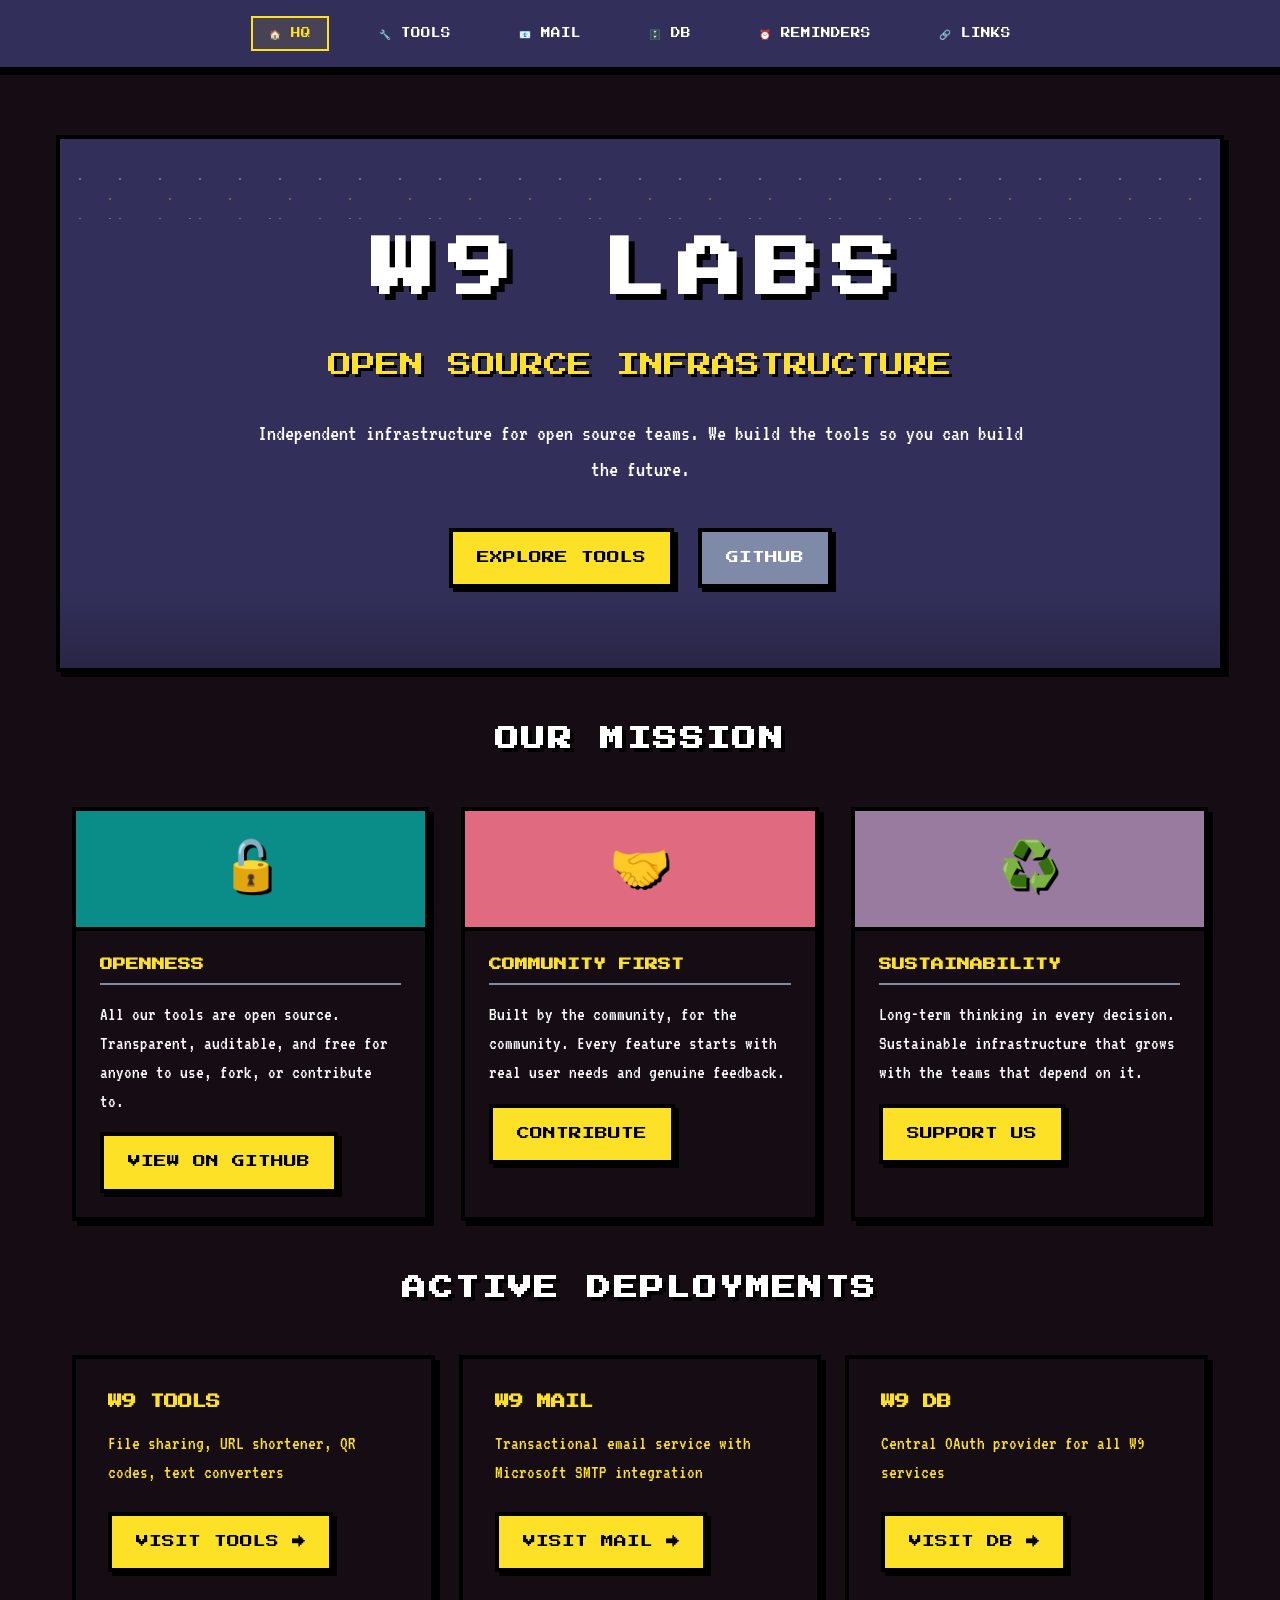
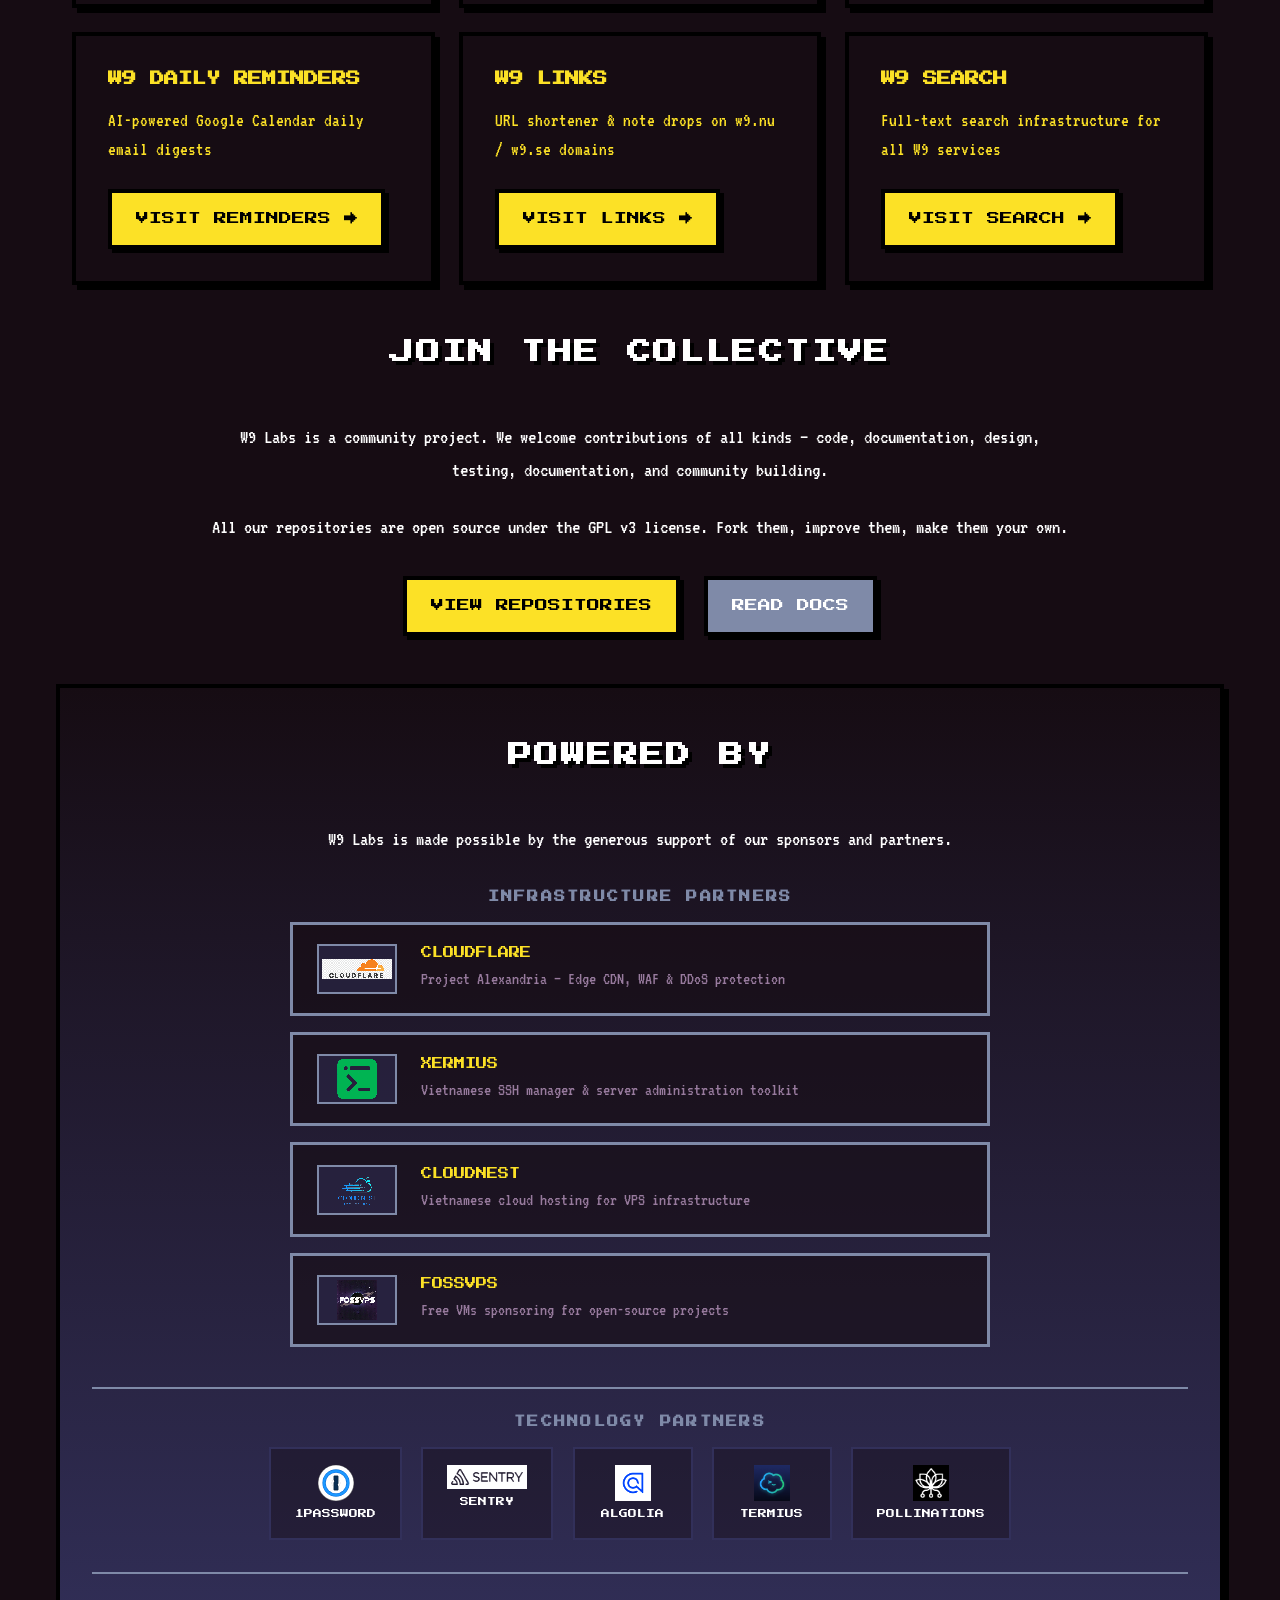
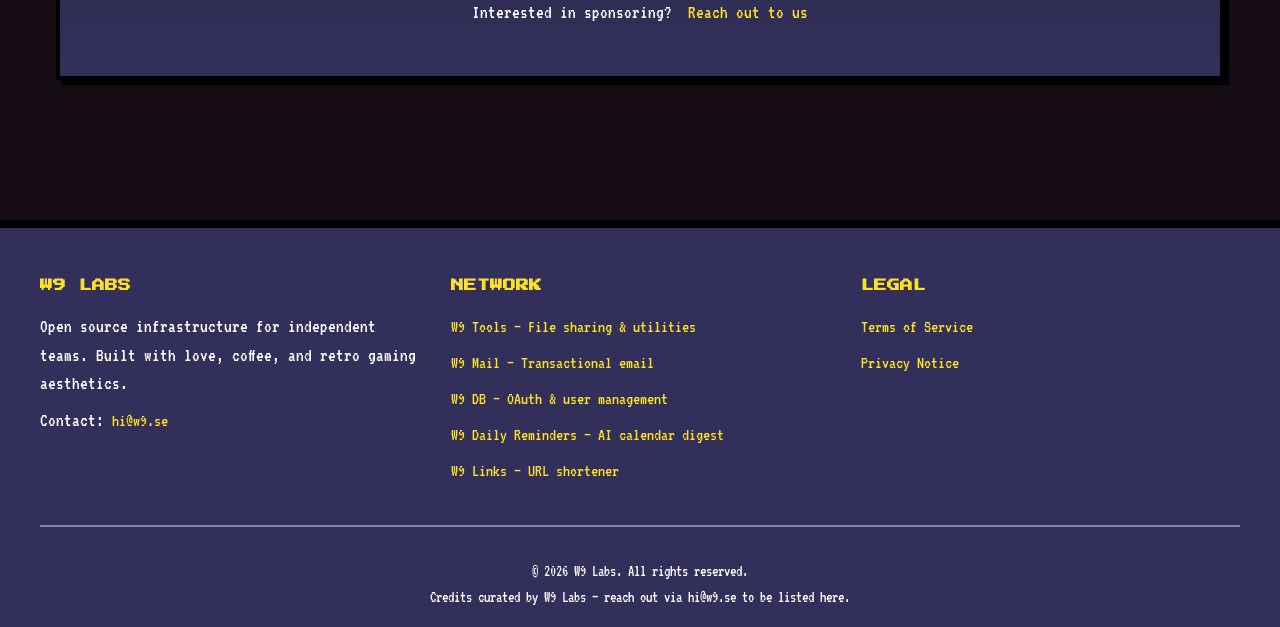
==== index.html @ 151d3ca1 "fix: Use real Sentry logo (sentry-wordmark-dark-400x119.png) Co-authored-by: Qwen-Coder <qwen-coder@" ====
<!DOCTYPE html>
<html lang="en">
<head>
    <meta charset="UTF-8"/>
    <meta name="viewport" content="width=device-width, initial-scale=1.0"/>
    <title>W9 Labs — Open Source Infrastructure</title>
    <meta name="description" content="W9 Labs — Open source infrastructure for independent teams. W9 Tools, W9 Mail, W9 DB, and more."/>

    <!-- Favicons -->
    <link rel="icon" type="image/png" sizes="32x32" href="/favicon-32x32.png"/>
    <link rel="icon" type="image/png" sizes="16x16" href="/favicon-16x16.png"/>
    <link rel="icon" href="/favicon.ico" type="image/x-icon"/>
    <link rel="apple-touch-icon" sizes="180x180" href="/apple-touch-icon.png"/>
    <link rel="manifest" href="/site.webmanifest"/>
    <meta name="theme-color" content="#160c13"/>

    <!-- Fonts -->
    <link rel="preconnect" href="https://fonts.googleapis.com"/>
    <link rel="preconnect" href="https://fonts.gstatic.com" crossorigin/>
    <link href="https://fonts.googleapis.com/css2?family=Press+Start+2P&family=VT323&display=swap" rel="stylesheet"/>
    <link rel="stylesheet" href="/css/style.css"/>
</head>
<body>
    <div class="app-container">
        <!-- Network Bar -->
        <nav class="network-bar">
            <div class="network-bar-content">
                <a href="https://w9.se" class="active">🏠 HQ</a>
                <a href="https://tools.w9.nu">🔧 TOOLS</a>
                <a href="https://mail.w9.nu">📧 MAIL</a>
                <a href="https://db.w9.nu">🗄️ DB</a>
                <a href="https://reminder.w9.nu">⏰ REMINDERS</a>
                <a href="https://links.w9.nu">🔗 LINKS</a>
            </div>
        </nav>

        <main class="main-content">
            <!-- Hero Section -->
            <section class="hero-section">
                <div class="pixel-stars"></div>
                <div class="pixel-skyline"></div>
                <div class="hero-content">
                    <h1 class="hero-title">W9 LABS</h1>
                    <p class="hero-subtitle">OPEN SOURCE INFRASTRUCTURE</p>
                    <p class="hero-description">
                        Independent infrastructure for open source teams.
                        We build the tools so you can build the future.
                    </p>
                    <div class="hero-actions">
                        <a href="https://tools.w9.nu" class="voxel-button">EXPLORE TOOLS</a>
                        <a href="https://github.com/w9labs" class="voxel-button voxel-button--secondary" target="_blank" rel="noopener">GITHUB</a>
                    </div>
                </div>
            </section>

            <!-- Mission Section -->
            <section class="mission-section">
                <h2 class="section-title">OUR MISSION</h2>
                <div class="card-grid">
                    <div class="voxel-card">
                        <div class="card-media" style="background: #0a8c88;"><span class="card-icon">🔓</span></div>
                        <div class="card-body">
                            <h3 class="card-title">OPENNESS</h3>
                            <p>All our tools are open source. Transparent, auditable, and free for anyone to use, fork, or contribute to.</p>
                            <a href="https://github.com/w9labs" class="voxel-button" target="_blank">VIEW ON GITHUB</a>
                        </div>
                    </div>
                    <div class="voxel-card">
                        <div class="card-media" style="background: #e06b81;"><span class="card-icon">🤝</span></div>
                        <div class="card-body">
                            <h3 class="card-title">COMMUNITY FIRST</h3>
                            <p>Built by the community, for the community. Every feature starts with real user needs and genuine feedback.</p>
                            <a href="https://github.com/w9labs/homepage" class="voxel-button" target="_blank">CONTRIBUTE</a>
                        </div>
                    </div>
                    <div class="voxel-card">
                        <div class="card-media" style="background: #987b9e;"><span class="card-icon">♻️</span></div>
                        <div class="card-body">
                            <h3 class="card-title">SUSTAINABILITY</h3>
                            <p>Long-term thinking in every decision. Sustainable infrastructure that grows with the teams that depend on it.</p>
                            <a href="https://github.com/sponsors/w9labs" class="voxel-button" target="_blank">SUPPORT US</a>
                        </div>
                    </div>
                </div>
            </section>

            <!-- Deployments Section -->
            <section class="deployments-section">
                <h2 class="section-title">ACTIVE DEPLOYMENTS</h2>
                <div class="deployment-grid">
                    <a href="https://tools.w9.nu" class="deployment-card">
                        <h3>W9 TOOLS</h3>
                        <p>File sharing, URL shortener, QR codes, text converters</p>
                        <span class="voxel-button">VISIT TOOLS →</span>
                    </a>
                    <a href="https://mail.w9.nu" class="deployment-card">
                        <h3>W9 MAIL</h3>
                        <p>Transactional email service with Microsoft SMTP integration</p>
                        <span class="voxel-button">VISIT MAIL →</span>
                    </a>
                    <a href="https://db.w9.nu" class="deployment-card">
                        <h3>W9 DB</h3>
                        <p>Central OAuth provider for all W9 services</p>
                        <span class="voxel-button">VISIT DB →</span>
                    </a>
                    <a href="https://reminder.w9.nu" class="deployment-card">
                        <h3>W9 DAILY REMINDERS</h3>
                        <p>AI-powered Google Calendar daily email digests</p>
                        <span class="voxel-button">VISIT REMINDERS →</span>
                    </a>
                    <a href="https://links.w9.nu" class="deployment-card">
                        <h3>W9 LINKS</h3>
                        <p>URL shortener &amp; note drops on w9.nu / w9.se domains</p>
                        <span class="voxel-button">VISIT LINKS →</span>
                    </a>
                    <a href="https://github.com/w9labs/w9-search" class="deployment-card">
                        <h3>W9 SEARCH</h3>
                        <p>Full-text search infrastructure for all W9 services</p>
                        <span class="voxel-button">VISIT SEARCH →</span>
                    </a>
                </div>
            </section>

            <!-- Contributing Section -->
            <section class="contributing-section">
                <h2 class="section-title">JOIN THE COLLECTIVE</h2>
                <div class="contributing-content">
                    <p>W9 Labs is a community project. We welcome contributions of all kinds — code, documentation, design, testing, documentation, and community building.</p>
                    <p>All our repositories are open source under the GPL v3 license. Fork them, improve them, make them your own.</p>
                    <div class="contributing-actions">
                        <a href="https://github.com/w9labs" class="voxel-button" target="_blank">VIEW REPOSITORIES</a>
                        <a href="https://github.com/w9labs" class="voxel-button voxel-button--secondary" target="_blank">READ DOCS</a>
                    </div>
                </div>
            </section>

                        <!-- Sponsors Section -->
            <section class="sponsors-section">
                <h2 class="section-title">POWERED BY</h2>
                <p class="sponsors-intro">W9 Labs is made possible by the generous support of our sponsors and partners.</p>

                <!-- Tier 1: Infrastructure Partners -->
                <h3 class="sponsor-tier-title">INFRASTRUCTURE PARTNERS</h3>
                <div class="sponsors-grid sponsors-grid--infrastructure">
                    <a href="https://cloudflare.com" class="sponsor-card" target="_blank" rel="noopener">
                        <div class="sponsor-card-logo">
                            <img src="/sponsors/cloudflare.png" alt="Cloudflare" class="sponsor-logo-img" loading="lazy"/>
                        </div>
                        <div class="sponsor-card-info">
                            <span class="sponsor-card-name">Cloudflare</span>
                            <span class="sponsor-card-desc">Project Alexandria — Edge CDN, WAF &amp; DDoS protection</span>
                        </div>
                    </a>
                    <a href="https://xermius.com" class="sponsor-card" target="_blank" rel="noopener">
                        <div class="sponsor-card-logo">
                            <img src="/sponsors/xermius-logo.png" alt="Xermius" class="sponsor-logo-img" loading="lazy"/>
                        </div>
                        <div class="sponsor-card-info">
                            <span class="sponsor-card-name">Xermius</span>
                            <span class="sponsor-card-desc">Vietnamese SSH manager &amp; server administration toolkit</span>
                        </div>
                    </a>
                    <a href="https://cloudnest.vn" class="sponsor-card" target="_blank" rel="noopener">
                        <div class="sponsor-card-logo">
                            <img src="/sponsors/cloudnest.png" alt="CloudNest" class="sponsor-logo-img" loading="lazy"/>
                        </div>
                        <div class="sponsor-card-info">
                            <span class="sponsor-card-name">CloudNest</span>
                            <span class="sponsor-card-desc">Vietnamese cloud hosting for VPS infrastructure</span>
                        </div>
                    </a>
                    <a href="https://fossvps.com" class="sponsor-card" target="_blank" rel="noopener">
                        <div class="sponsor-card-logo">
                            <img src="/sponsors/fossvps-logo.webp" alt="fossVPS" class="sponsor-logo-img" loading="lazy"/>
                        </div>
                        <div class="sponsor-card-info">
                            <span class="sponsor-card-name">fossVPS</span>
                            <span class="sponsor-card-desc">Free VMs sponsoring for open-source projects</span>
                        </div>
                    </a>
                </div>

                <!-- Tier 2: Technology Partners -->
                <h3 class="sponsor-tier-title">TECHNOLOGY PARTNERS</h3>
                <div class="sponsors-grid sponsors-grid--technology">
                    <a href="https://1password.com" class="sponsor-pill" target="_blank" rel="noopener">
                        <img src="/sponsors/1password.svg" alt="1Password" class="sponsor-pill-img" loading="lazy"/>
                        <span class="sponsor-pill-name">1Password</span>
                    </a>
                    <a href="https://sentry.io" class="sponsor-pill" target="_blank" rel="noopener">
                        <img src="/sponsors/sentry.png" alt="Sentry" class="sponsor-pill-img" loading="lazy"/>
                        <span class="sponsor-pill-name">Sentry</span>
                    </a>
                    <a href="https://algolia.com" class="sponsor-pill" target="_blank" rel="noopener">
                        <img src="/sponsors/algolia.png" alt="Algolia" class="sponsor-pill-img" loading="lazy"/>
                        <span class="sponsor-pill-name">Algolia</span>
                    </a>
                    <a href="https://termius.com" class="sponsor-pill" target="_blank" rel="noopener">
                        <img src="/sponsors/termius.png" alt="Termius" class="sponsor-pill-img" loading="lazy"/>
                        <span class="sponsor-pill-name">Termius</span>
                    </a>
                    <a href="https://pollinations.ai" class="sponsor-pill" target="_blank" rel="noopener">
                        <img src="/sponsors/pollinations.jpg" alt="Pollinations" class="sponsor-pill-img" loading="lazy"/>
                        <span class="sponsor-pill-name">Pollinations</span>
                    </a>
                </div>

                <p class="sponsor-cta">Interested in sponsoring? <a href="mailto:hi@w9.se">Reach out to us</a></p>
            </section>
        </main>

        <!-- Footer -->
        <footer class="voxel-footer">
            <div class="footer-content">
                <div class="footer-section">
                    <h3>W9 LABS</h3>
                    <p>Open source infrastructure for independent teams. Built with love, coffee, and retro gaming aesthetics.</p>
                    <p class="contact-email">Contact: <a href="mailto:hi@w9.se">hi@w9.se</a></p>
                </div>
                <div class="footer-section">
                    <h3>NETWORK</h3>
                    <a href="https://tools.w9.nu">W9 Tools — File sharing &amp; utilities</a>
                    <a href="https://mail.w9.nu">W9 Mail — Transactional email</a>
                    <a href="https://db.w9.nu">W9 DB — OAuth &amp; user management</a>
                    <a href="https://reminder.w9.nu">W9 Daily Reminders — AI calendar digest</a>
                    <a href="https://links.w9.nu">W9 Links — URL shortener</a>
                </div>
                <div class="footer-section">
                    <h3>LEGAL</h3>
                    <a href="https://w9.nu/terms">Terms of Service</a>
                    <a href="https://w9.nu/privacy">Privacy Notice</a>
                </div>
            </div>
            <div class="footer-bottom">
                <p>&copy; 2026 W9 Labs. All rights reserved.</p>
                <p class="sponsor-credit">Credits curated by W9 Labs — reach out via hi@w9.se to be listed here.</p>
            </div>
        </footer>
    </div>
</body>
</html>
---- css/style.css ----
/* ============================================================
   W9 Homepage — 8-Bit Voxel Arcade Styling
   For Cloudflare Pages — w9.se
   ============================================================ */

*, *::before, *::after { box-sizing: border-box; margin: 0; padding: 0; border-radius: 0 !important; }

html { font-size: 16px; image-rendering: pixelated; image-rendering: -moz-crisp-edges; }

body {
  font-family: 'VT323', 'Press Start 2P', monospace;
  background-color: #160c13;
  color: #ffffff;
  line-height: 1.6;
  overflow-x: hidden;
}

a { color: #fce126; text-decoration: none; transition: all 0.1s; }
a:hover { color: #ffffff; text-shadow: 0 0 8px #fce126; }

.app-container { min-height: 100vh; display: flex; flex-direction: column; }

.main-content { flex: 1; width: 100%; max-width: 1200px; margin: 0 auto; padding: 2rem 1rem; }

/* Network Bar */
.network-bar {
  background: #32305a;
  border-bottom: 4px solid #000000;
  box-shadow: 0 4px 0 #000000;
  padding: 1rem 2rem;
  position: sticky;
  top: 0;
  z-index: 100;
}

.network-bar-content {
  max-width: 1200px;
  margin: 0 auto;
  display: flex;
  justify-content: center;
  gap: 2rem;
  flex-wrap: wrap;
}

.network-bar-content a {
  font-family: 'Press Start 2P', monospace;
  font-size: 0.6rem;
  color: #ffffff;
  text-transform: uppercase;
  padding: 0.5rem 1rem;
  border: 2px solid transparent;
  transition: all 0.1s;
}

.network-bar-content a:hover,
.network-bar-content a.active {
  border: 2px solid #fce126;
  background: rgba(252, 225, 38, 0.1);
  color: #fce126;
}

/* Buttons */
.voxel-button {
  font-family: 'Press Start 2P', monospace;
  font-size: 0.8rem;
  background: #fce126;
  color: #000000;
  border: 4px solid #000000;
  box-shadow: 4px 4px 0 #000000;
  padding: 1rem 1.5rem;
  cursor: pointer;
  text-transform: uppercase;
  transition: all 0.1s;
  display: inline-block;
  text-decoration: none;
  text-align: center;
}

.voxel-button:hover {
  box-shadow: 0 0 0 #000000;
  transform: translate(4px, 4px);
  background: #f6cd6b;
}

.voxel-button--secondary { background: #7f8aa8; color: #ffffff; }
.voxel-button--secondary:hover { background: #987b9e; }

/* Cards */
.voxel-card {
  background: #160c13;
  border: 4px solid #000000;
  box-shadow: 5px 5px 0 #000000;
  overflow: hidden;
  transition: all 0.1s;
}

.voxel-card:hover { transform: translate(2px, 2px); box-shadow: 3px 3px 0 #000000; }

.card-media {
  height: 120px;
  display: flex;
  align-items: center;
  justify-content: center;
  border-bottom: 4px solid #000000;
}

.card-icon { font-size: 3rem; filter: drop-shadow(3px 3px 0 #000000); }

.card-body { padding: 1.5rem; }

.card-title {
  font-family: 'Press Start 2P', monospace;
  font-size: 0.8rem;
  color: #fce126;
  margin-bottom: 1rem;
  text-transform: uppercase;
  border-bottom: 2px solid #7f8aa8;
  padding-bottom: 0.5rem;
}

.card-body p { font-size: 1.2rem; line-height: 1.5; margin-bottom: 1rem; }

.card-grid {
  display: grid;
  grid-template-columns: repeat(auto-fit, minmax(300px, 1fr));
  gap: 2rem;
  margin-top: 2rem;
}

/* Hero */
.hero-section {
  position: relative;
  text-align: center;
  padding: 5rem 2rem;
  background: #32305a;
  border: 4px solid #000000;
  box-shadow: 5px 5px 0 #000000;
  margin: 2rem auto;
  max-width: 1200px;
  overflow: hidden;
}

.pixel-stars {
  position: absolute;
  top: 20px;
  left: 0;
  right: 0;
  height: 60px;
  background-image:
    radial-gradient(circle, #ffffff 1px, transparent 1px),
    radial-gradient(circle, #fce126 1px, transparent 1px),
    radial-gradient(circle, #ffffff 1px, transparent 1px);
  background-size: 40px 40px, 60px 60px, 80px 80px;
  background-position: 0 0, 20px 10px, 10px 20px;
  opacity: 0.3;
  animation: twinkle 3s infinite alternate;
}

@keyframes twinkle { 0%, 100% { opacity: 0.3; } 50% { opacity: 0.6; } }

.pixel-skyline {
  position: absolute;
  bottom: 0;
  left: 0;
  right: 0;
  height: 80px;
  background: linear-gradient(180deg, transparent 0%, rgba(22, 12, 19, 0.3) 100%);
}

.hero-content { position: relative; z-index: 10; }

.hero-title {
  font-family: 'Press Start 2P', monospace;
  font-size: 4rem;
  color: #ffffff;
  text-shadow: 6px 6px 0 #000000;
  margin-bottom: 1.5rem;
  letter-spacing: 0.2em;
}

.hero-subtitle {
  font-family: 'Press Start 2P', monospace;
  font-size: 1.5rem;
  color: #fce126;
  text-shadow: 3px 3px 0 #000000;
  margin-bottom: 2rem;
}

.hero-description {
  font-size: 1.4rem;
  max-width: 800px;
  margin: 0 auto 2.5rem;
  line-height: 1.6;
}

.hero-actions { display: flex; gap: 1.5rem; justify-content: center; flex-wrap: wrap; }

/* Sections */
.mission-section, .deployments-section {
  margin-top: 3rem;
  max-width: 1200px;
  margin-left: auto;
  margin-right: auto;
  padding: 0 1rem;
}

.section-title {
  font-family: 'Press Start 2P', monospace;
  font-size: 1.5rem;
  color: #ffffff;
  text-shadow: 4px 4px 0 #000000;
  text-align: center;
  margin-bottom: 3rem;
  text-transform: uppercase;
  letter-spacing: 0.1em;
}

/* Deployment cards */
.deployment-grid {
  display: grid;
  grid-template-columns: repeat(auto-fit, minmax(320px, 1fr));
  gap: 1.5rem;
  margin-top: 2rem;
}

.deployment-card {
  background: #160c13;
  border: 4px solid #000000;
  box-shadow: 5px 5px 0 #000000;
  padding: 2rem;
  transition: all 0.1s;
  text-decoration: none;
  display: block;
}

.deployment-card:hover { transform: translate(2px, 2px); box-shadow: 3px 3px 0 #000000; }

.deployment-card h3 {
  font-family: 'Press Start 2P', monospace;
  font-size: 0.9rem;
  color: #fce126;
  margin-bottom: 1rem;
  text-transform: uppercase;
}

.deployment-card p { font-size: 1.2rem; margin-bottom: 1.5rem; line-height: 1.5; }

/* Contributing */
.contributing-section { text-align: center; max-width: 900px; margin: 3rem auto; padding: 0 1rem; }
.contributing-content p { font-size: 1.3rem; margin-bottom: 1.5rem; line-height: 1.6; }
.contributing-actions { display: flex; gap: 1.5rem; justify-content: center; flex-wrap: wrap; margin-top: 2rem; }

/* ============================================================
   Sponsors — Redesigned with two tiers
   ============================================================ */

.sponsors-section {
  text-align: center;
  max-width: 1200px;
  margin: 3rem auto;
  padding: 3rem 2rem;
  background: linear-gradient(180deg, #160c13 0%, #32305a 100%);
  border: 4px solid #000000;
  box-shadow: 5px 5px 0 #000000;
}

.sponsors-intro {
  font-size: 1.3rem;
  max-width: 700px;
  margin: 0 auto 2rem;
  line-height: 1.6;
}

.sponsor-tier-title {
  font-family: 'Press Start 2P', monospace;
  font-size: 0.7rem;
  color: #7f8aa8;
  text-transform: uppercase;
  letter-spacing: 0.2em;
  margin: 2.5rem 0 1rem;
  padding-top: 1.5rem;
  border-top: 2px solid #7f8aa8;
}

.sponsor-tier-title:first-of-type { border-top: none; padding-top: 0; margin-top: 0; }

/* Infrastructure Partners — horizontal cards */
.sponsors-grid--infrastructure {
  display: flex;
  flex-direction: column;
  gap: 1rem;
  margin: 0 auto 2rem;
  max-width: 700px;
}

.sponsor-card {
  display: flex;
  align-items: center;
  gap: 1.5rem;
  padding: 1.2rem 1.5rem;
  background: rgba(22, 12, 19, 0.6);
  border: 3px solid #7f8aa8;
  text-decoration: none;
  color: #ffffff;
  transition: all 0.1s;
}

.sponsor-card:hover {
  border-color: #fce126;
  background: rgba(252, 225, 38, 0.05);
  transform: translateX(4px);
}

.sponsor-card-logo {
  flex-shrink: 0;
  width: 80px;
  height: 50px;
  display: flex;
  align-items: center;
  justify-content: center;
  background: rgba(50, 48, 90, 0.5);
  border: 2px solid #7f8aa8;
}

.sponsor-card-logo img {
  max-width: 70px;
  max-height: 40px;
  object-fit: contain;
}

.sponsor-card-info {
  display: flex;
  flex-direction: column;
  align-items: flex-start;
  gap: 0.2rem;
}

.sponsor-card-name {
  font-family: 'Press Start 2P', monospace;
  font-size: 0.7rem;
  color: #fce126;
  text-transform: uppercase;
}

.sponsor-card-desc {
  font-family: 'VT323', monospace;
  font-size: 1.1rem;
  color: #987b9e;
  text-align: left;
}

/* Technology Partners — compact pills */
.sponsors-grid--technology {
  display: flex;
  flex-wrap: wrap;
  justify-content: center;
  gap: 1.2rem;
  margin: 0 auto 2rem;
  max-width: 800px;
}

.sponsor-pill {
  display: flex;
  flex-direction: column;
  align-items: center;
  gap: 0.4rem;
  padding: 1rem 1.5rem;
  background: rgba(22, 12, 19, 0.4);
  border: 2px solid #32305a;
  text-decoration: none;
  color: #ffffff;
  transition: all 0.1s;
  min-width: 120px;
}

.sponsor-pill:hover {
  border-color: #fce126;
  background: rgba(252, 225, 38, 0.05);
  transform: translateY(-2px);
}

.sponsor-pill-img {
  max-width: 80px;
  max-height: 36px;
  object-fit: contain;
  image-rendering: auto;
  filter: brightness(1.1);
}

.sponsor-pill-name {
  font-family: 'Press Start 2P', monospace;
  font-size: 0.55rem;
  color: #ffffff;
  text-transform: uppercase;
}

.sponsor-cta {
  font-size: 1.2rem;
  margin-top: 2rem;
  padding-top: 1.5rem;
  border-top: 2px solid #7f8aa8;
}

.sponsor-cta a { margin-left: 0.5rem; }

/* Footer */
.voxel-footer {
  background: #32305a;
  border-top: 4px solid #000000;
  box-shadow: 0 -4px 0 #000000;
  padding: 3rem 2rem 1rem;
  margin-top: 4rem;
}

.footer-content {
  max-width: 1200px;
  margin: 0 auto;
  display: grid;
  grid-template-columns: repeat(auto-fit, minmax(280px, 1fr));
  gap: 2rem;
  margin-bottom: 2rem;
}

.footer-section h3 {
  font-family: 'Press Start 2P', monospace;
  font-size: 0.8rem;
  color: #fce126;
  margin-bottom: 1rem;
  text-transform: uppercase;
}

.footer-section p { font-size: 1.2rem; line-height: 1.5; margin-bottom: 0.5rem; }
.footer-section a { display: block; font-size: 1.1rem; margin-bottom: 0.5rem; }
.contact-email a { display: inline; }

.footer-bottom {
  max-width: 1200px;
  margin: 0 auto;
  padding-top: 2rem;
  border-top: 2px solid #7f8aa8;
  text-align: center;
  font-size: 1rem;
}

/* Responsive */
@media (max-width: 768px) {
  .hero-title { font-size: 2rem; }
  .hero-subtitle { font-size: 1rem; }
  .hero-description { font-size: 1.1rem; }
  .section-title { font-size: 1.1rem; }
  .network-bar-content { flex-direction: column; gap: 0.5rem; align-items: center; }
  .footer-content { grid-template-columns: 1fr; }
  .sponsors-grid--technology { grid-template-columns: repeat(2, 1fr); padding: 1rem; }
  .hero-actions { flex-direction: column; align-items: center; }
  .sponsor-card { flex-direction: column; text-align: center; }
  .sponsor-card-info { align-items: center; }
  .sponsor-card-desc { text-align: center; }
}

@media (max-width: 480px) {
  .hero-title { font-size: 1.5rem; }
  .voxel-button { font-size: 0.7rem; padding: 0.8rem 1rem; }
  .sponsors-grid--technology { grid-template-columns: 1fr; }
  .sponsor-tier-title { font-size: 0.6rem; }
}
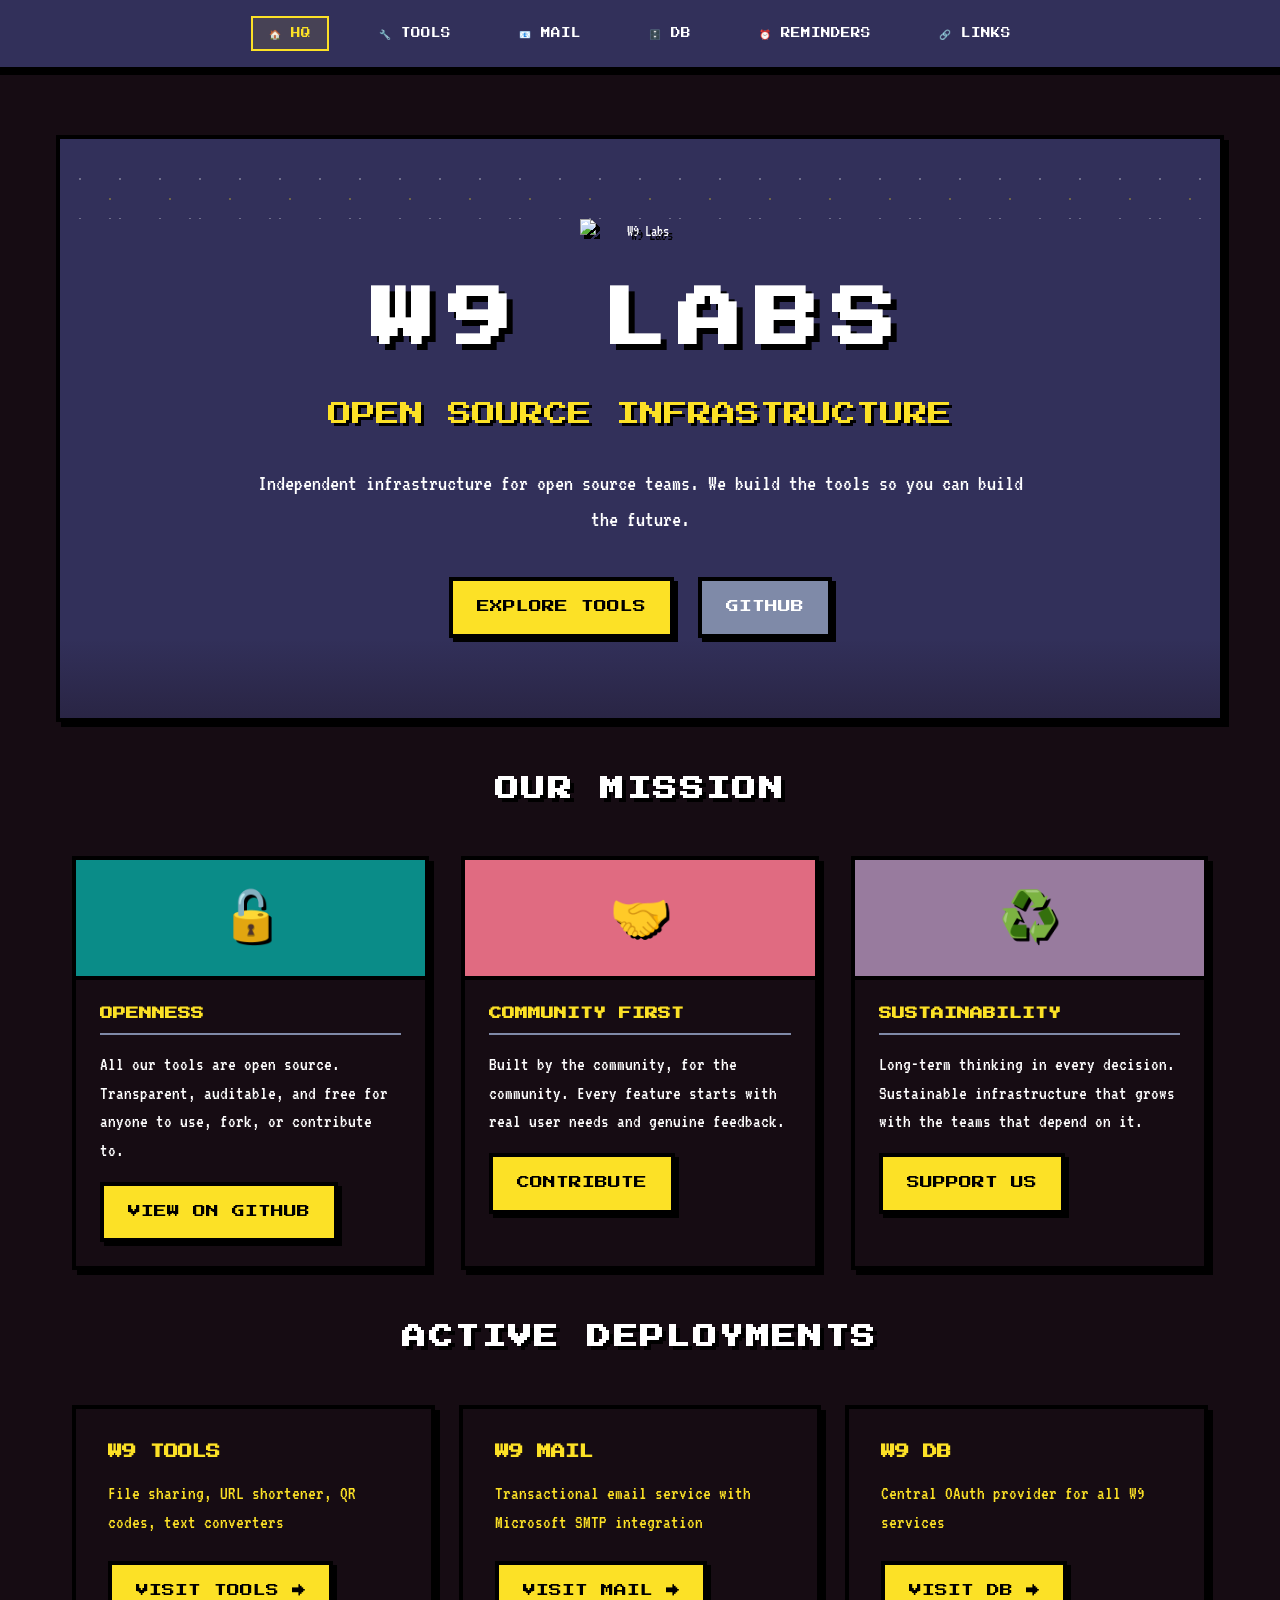
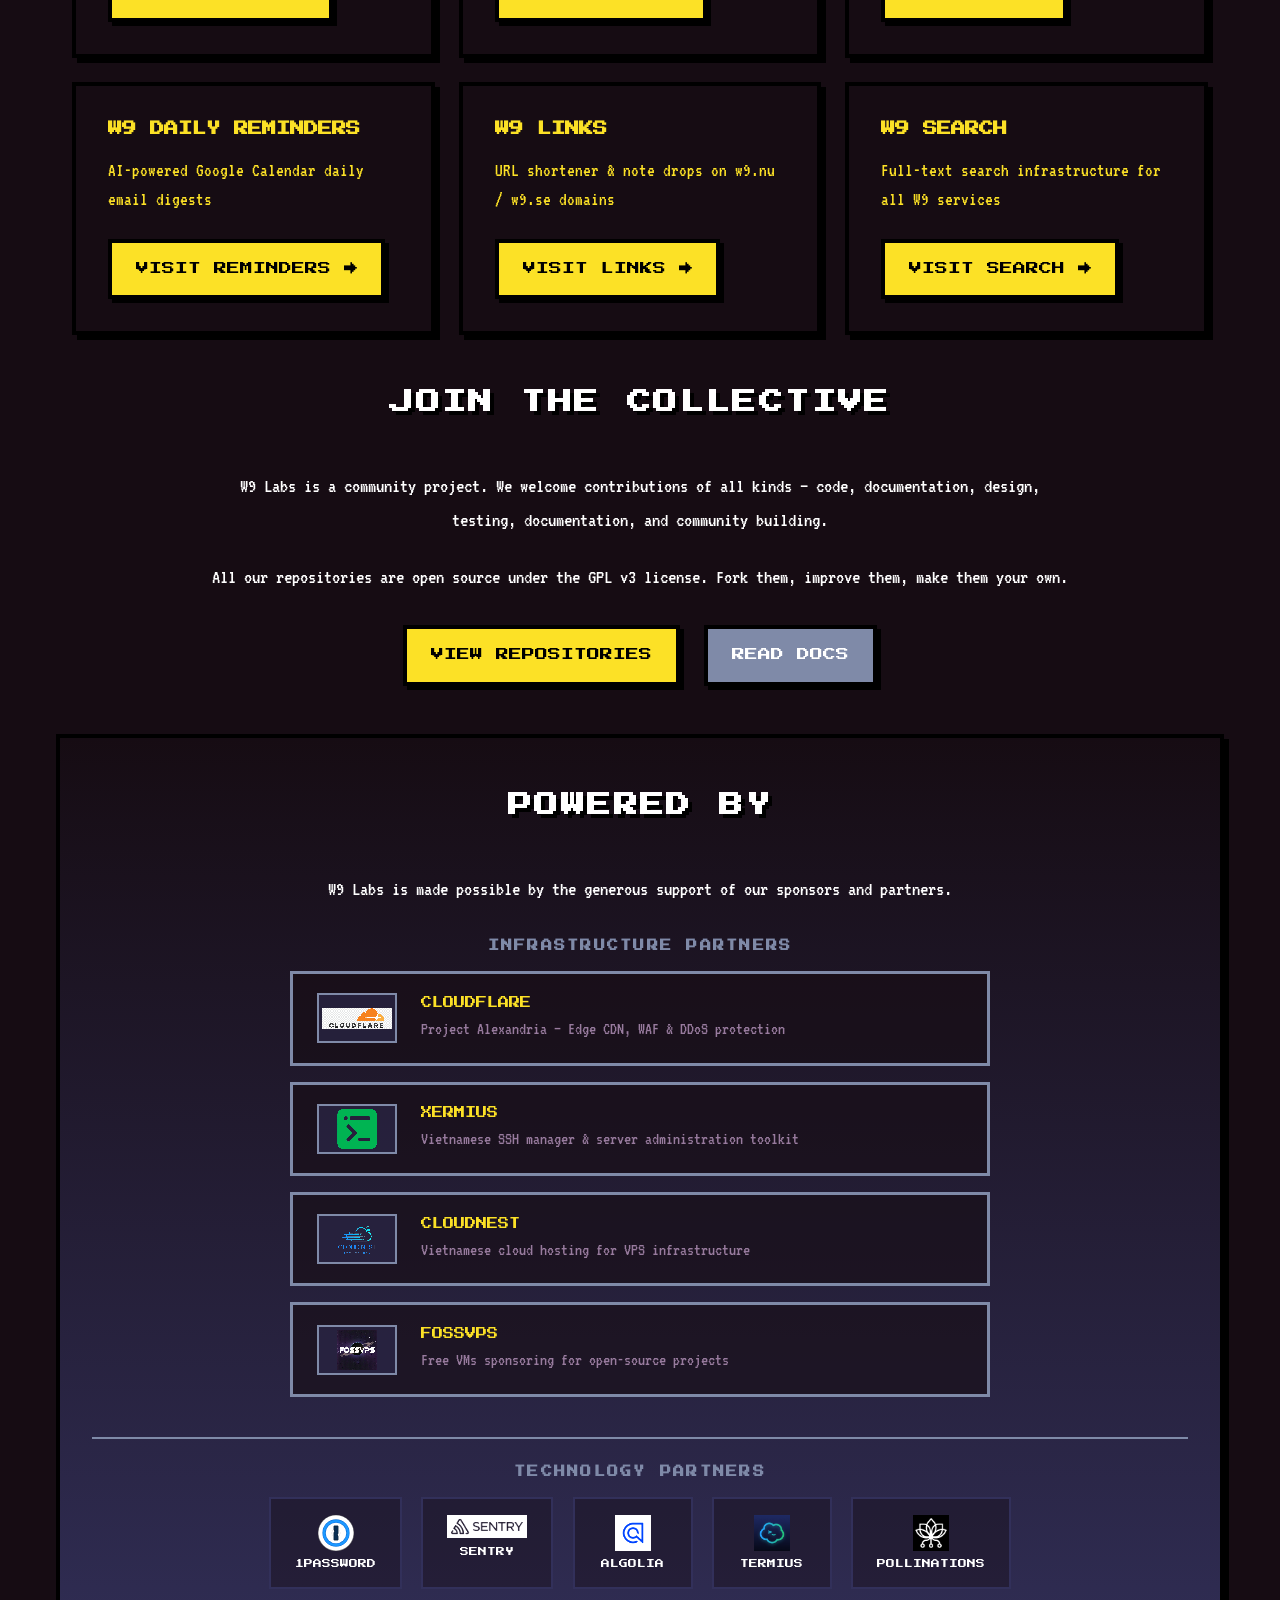
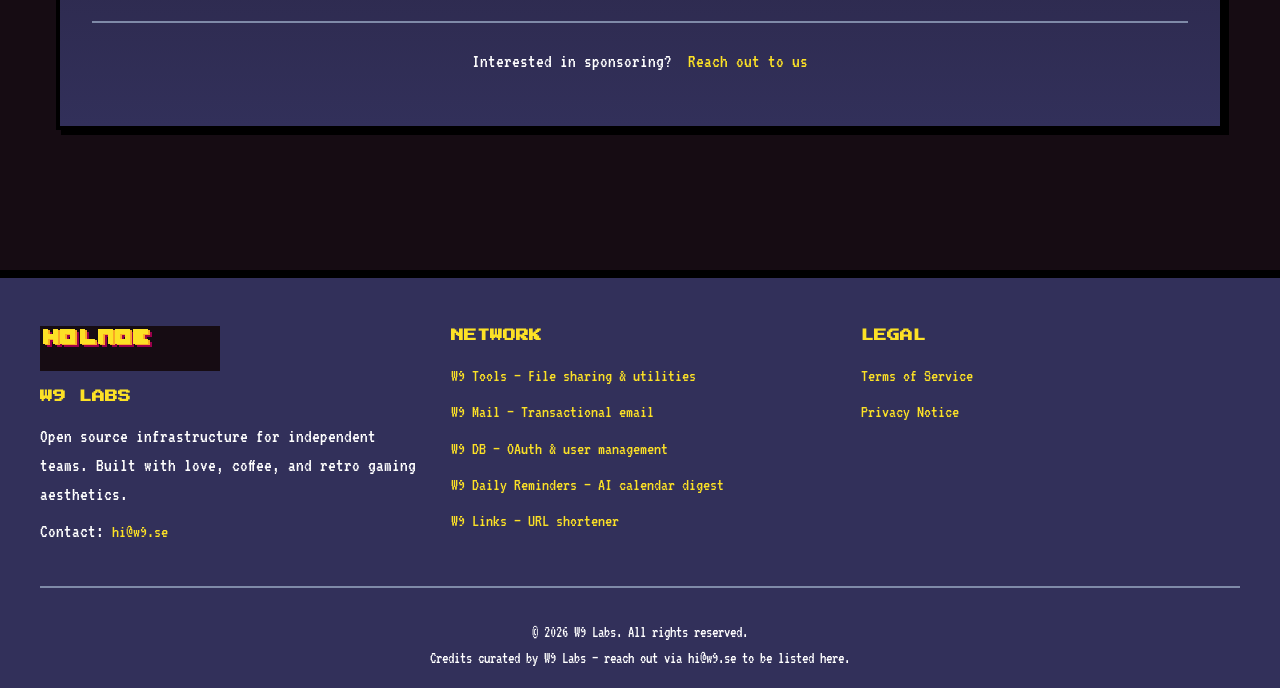
==== commit 362b0850: "brand: add W9 Labs logo to hero and footer Co-authored-by: Qwen-Coder <qwen-coder@alibabacloud.com>" ====
--- a/index.html
+++ b/index.html
@@ -40,6 +40,7 @@
                 <div class="pixel-stars"></div>
                 <div class="pixel-skyline"></div>
                 <div class="hero-content">
+                    <img src="/w9-logo/hero-transparent.svg" alt="W9 Labs" class="hero-logo"/>
                     <h1 class="hero-title">W9 LABS</h1>
                     <p class="hero-subtitle">OPEN SOURCE INFRASTRUCTURE</p>
                     <p class="hero-description">
@@ -169,7 +170,7 @@
                             <span class="sponsor-card-desc">Vietnamese cloud hosting for VPS infrastructure</span>
                         </div>
                     </a>
-                    <a href="https://fossvps.com" class="sponsor-card" target="_blank" rel="noopener">
+                    <a href="https://fossvps.org" class="sponsor-card" target="_blank" rel="noopener">
                         <div class="sponsor-card-logo">
                             <img src="/sponsors/fossvps-logo.webp" alt="fossVPS" class="sponsor-logo-img" loading="lazy"/>
                         </div>
@@ -213,6 +214,7 @@
         <footer class="voxel-footer">
             <div class="footer-content">
                 <div class="footer-section">
+                    <img src="/w9-logo/wordmark-dark.svg" alt="W9 Labs" class="footer-logo"/>
                     <h3>W9 LABS</h3>
                     <p>Open source infrastructure for independent teams. Built with love, coffee, and retro gaming aesthetics.</p>
                     <p class="contact-email">Contact: <a href="mailto:hi@w9.se">hi@w9.se</a></p>
--- a/css/style.css
+++ b/css/style.css
@@ -169,6 +169,14 @@
 
 .hero-content { position: relative; z-index: 10; }
 
+.hero-logo {
+  width: 120px;
+  height: auto;
+  margin: 0 auto 1.5rem;
+  display: block;
+  filter: drop-shadow(4px 4px 0 #000000);
+}
+
 .hero-title {
   font-family: 'Press Start 2P', monospace;
   font-size: 4rem;
@@ -427,6 +435,13 @@
   color: #fce126;
   margin-bottom: 1rem;
   text-transform: uppercase;
+}
+
+.footer-logo {
+  width: 180px;
+  height: auto;
+  margin-bottom: 1rem;
+  display: block;
 }
 
 .footer-section p { font-size: 1.2rem; line-height: 1.5; margin-bottom: 0.5rem; }
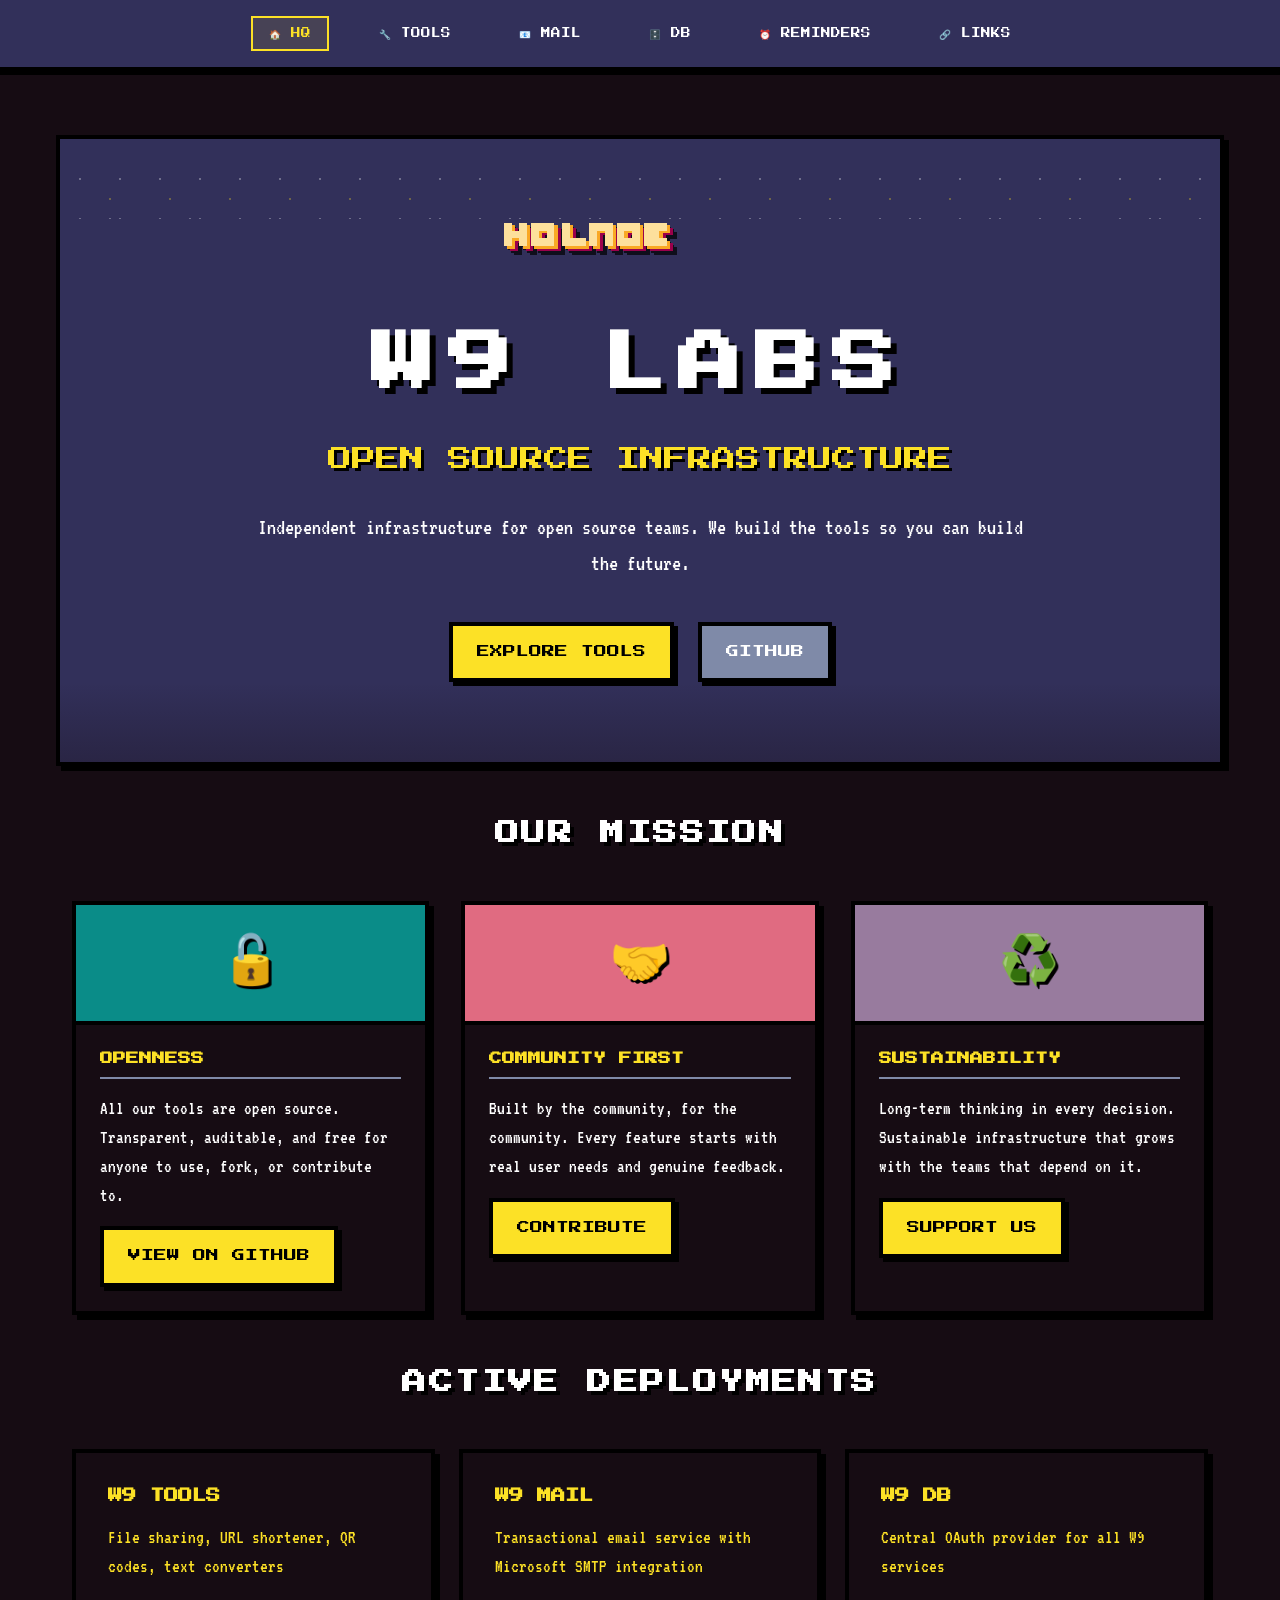
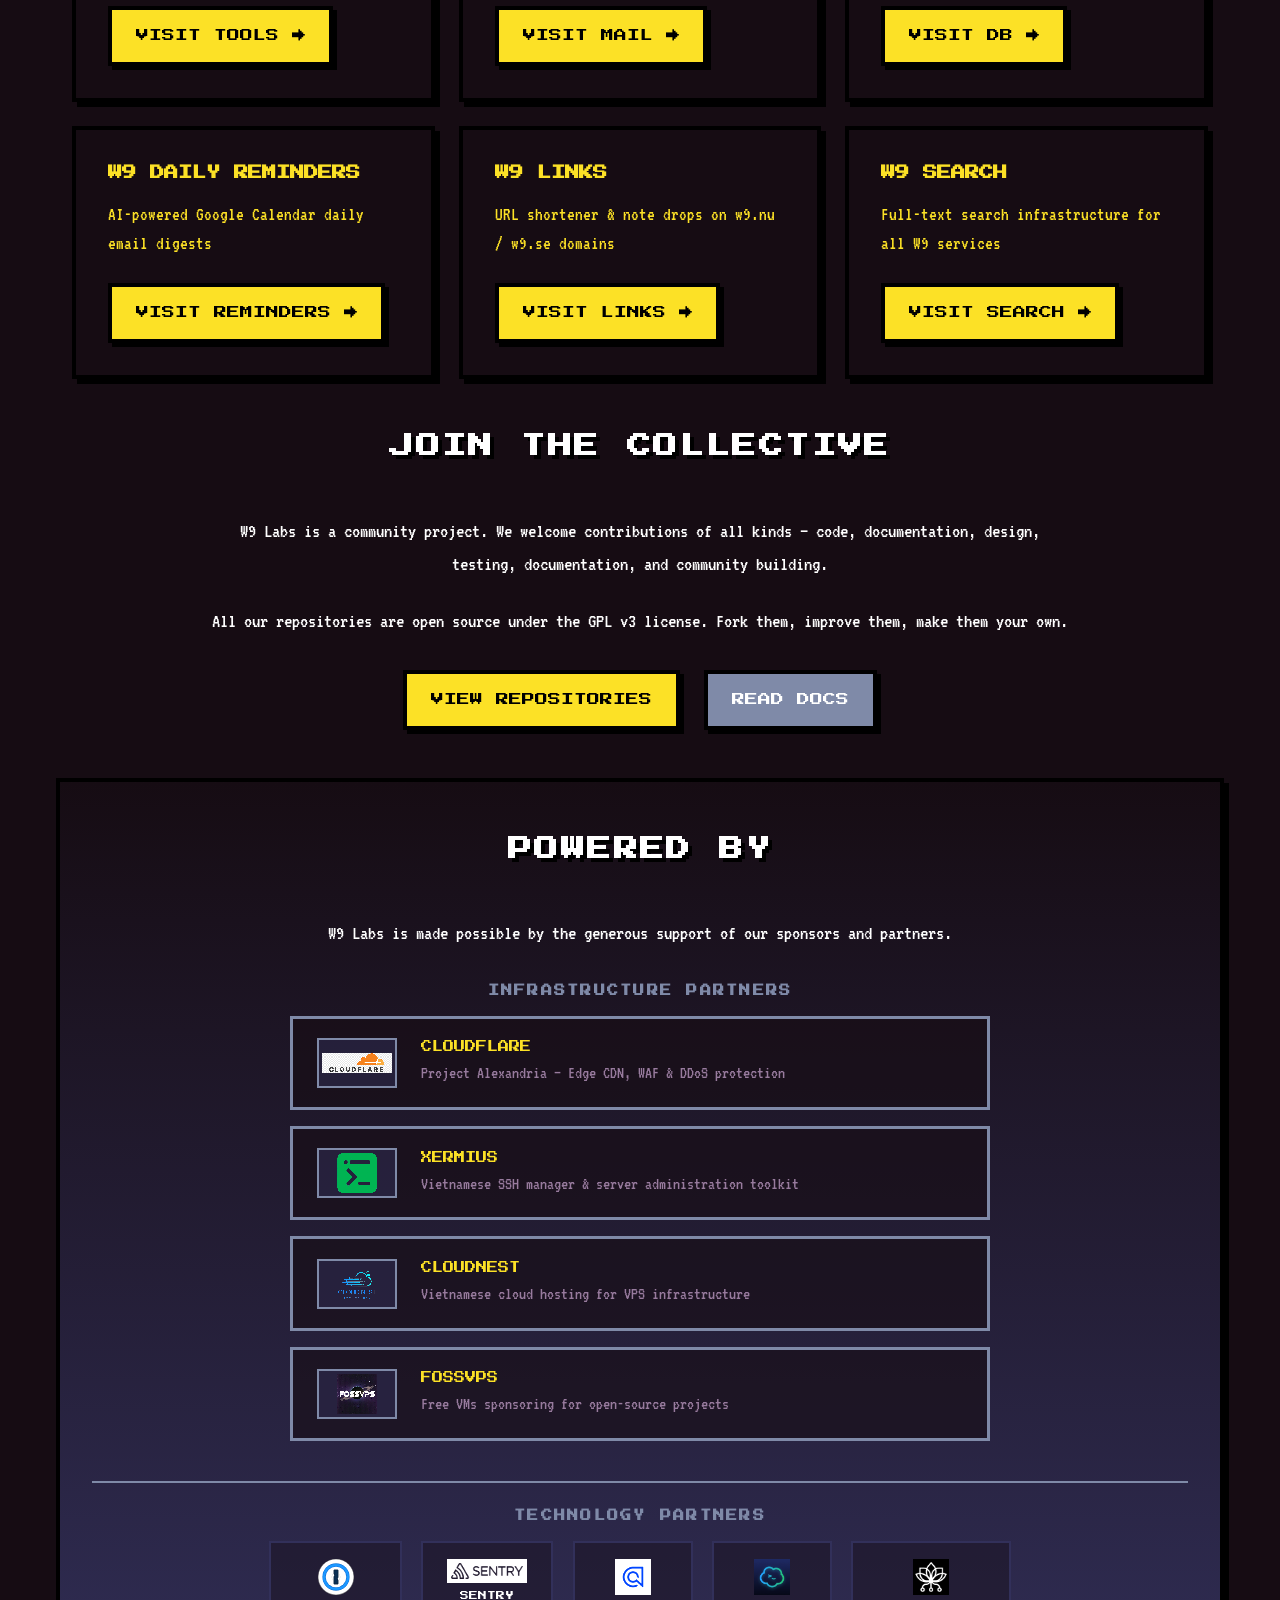
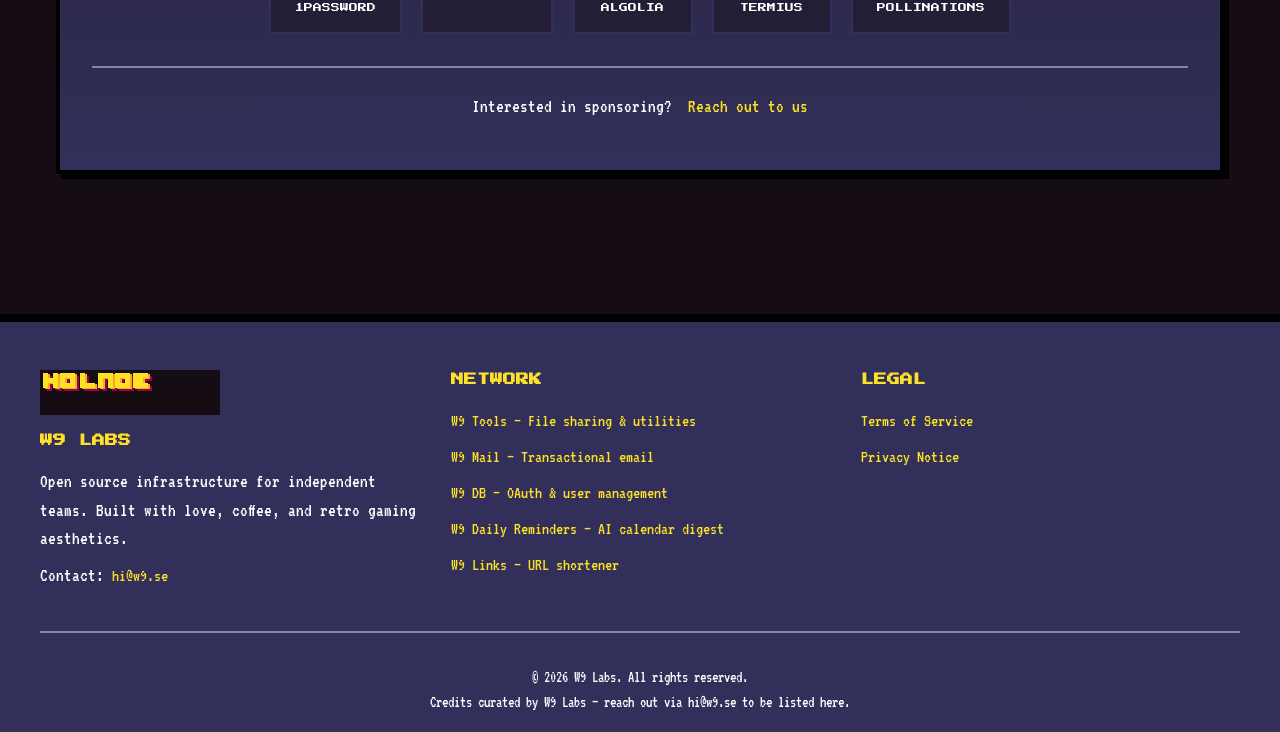
==== commit 662f90d0: "redesign: responsive hero with wordmark, improved breakpoints" ====
--- a/index.html
+++ b/index.html
@@ -40,7 +40,7 @@
                 <div class="pixel-stars"></div>
                 <div class="pixel-skyline"></div>
                 <div class="hero-content">
-                    <img src="/w9-logo/hero-transparent.svg" alt="W9 Labs" class="hero-logo"/>
+                    <img src="/w9-logo/wordmark.svg" alt="W9 Labs" class="hero-logo"/>
                     <h1 class="hero-title">W9 LABS</h1>
                     <p class="hero-subtitle">OPEN SOURCE INFRASTRUCTURE</p>
                     <p class="hero-description">
--- a/css/style.css
+++ b/css/style.css
@@ -170,12 +170,15 @@
 .hero-content { position: relative; z-index: 10; }
 
 .hero-logo {
-  width: 120px;
+  width: min(280px, 60vw);
   height: auto;
   margin: 0 auto 1.5rem;
   display: block;
-  filter: drop-shadow(4px 4px 0 #000000);
-}
+  filter: drop-shadow(4px 4px 0 rgba(0,0,0,.7));
+  transition: transform .3s;
+}
+
+.hero-section:hover .hero-logo { transform: scale(1.02); }
 
 .hero-title {
   font-family: 'Press Start 2P', monospace;
@@ -470,11 +473,21 @@
   .sponsor-card { flex-direction: column; text-align: center; }
   .sponsor-card-info { align-items: center; }
   .sponsor-card-desc { text-align: center; }
+  .hero-logo { width: min(220px, 55vw); }
 }
 
 @media (max-width: 480px) {
+  html { font-size: 15px; }
   .hero-title { font-size: 1.5rem; }
-  .voxel-button { font-size: 0.7rem; padding: 0.8rem 1rem; }
+  .hero-subtitle { font-size: 0.85rem; }
+  .hero-description { font-size: 1rem; }
+  .voxel-button { font-size: 0.6rem; padding: 0.7rem 0.9rem; }
   .sponsors-grid--technology { grid-template-columns: 1fr; }
   .sponsor-tier-title { font-size: 0.6rem; }
-}
+  .hero-logo { width: min(170px, 50vw); margin-bottom: 1rem; }
+  .section-title { font-size: 0.9rem; margin-bottom: 2rem; }
+  .footer-logo { width: 140px; }
+  .sponsors-section { padding: 2rem 1rem; }
+  .network-bar { padding: 0.75rem 1rem; }
+  .network-bar-content a { font-size: 0.5rem; padding: 0.4rem 0.6rem; }
+}
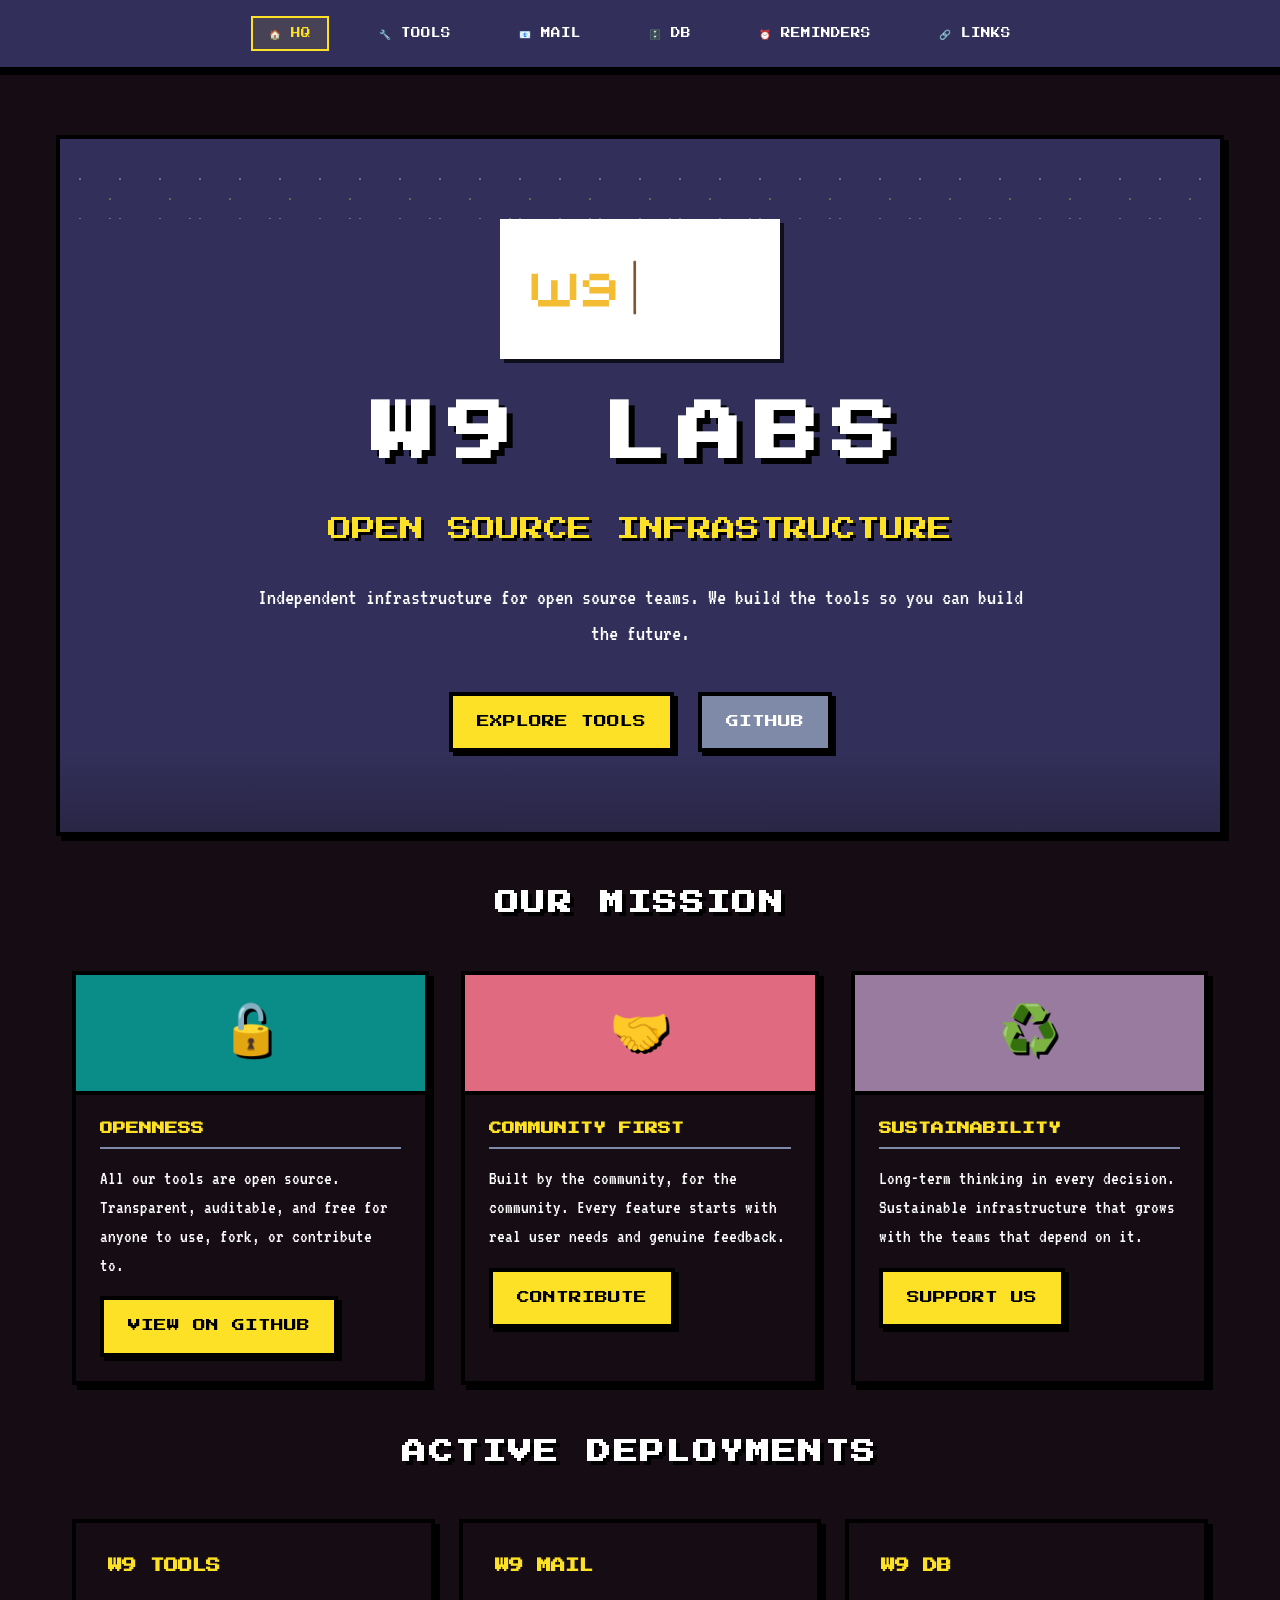
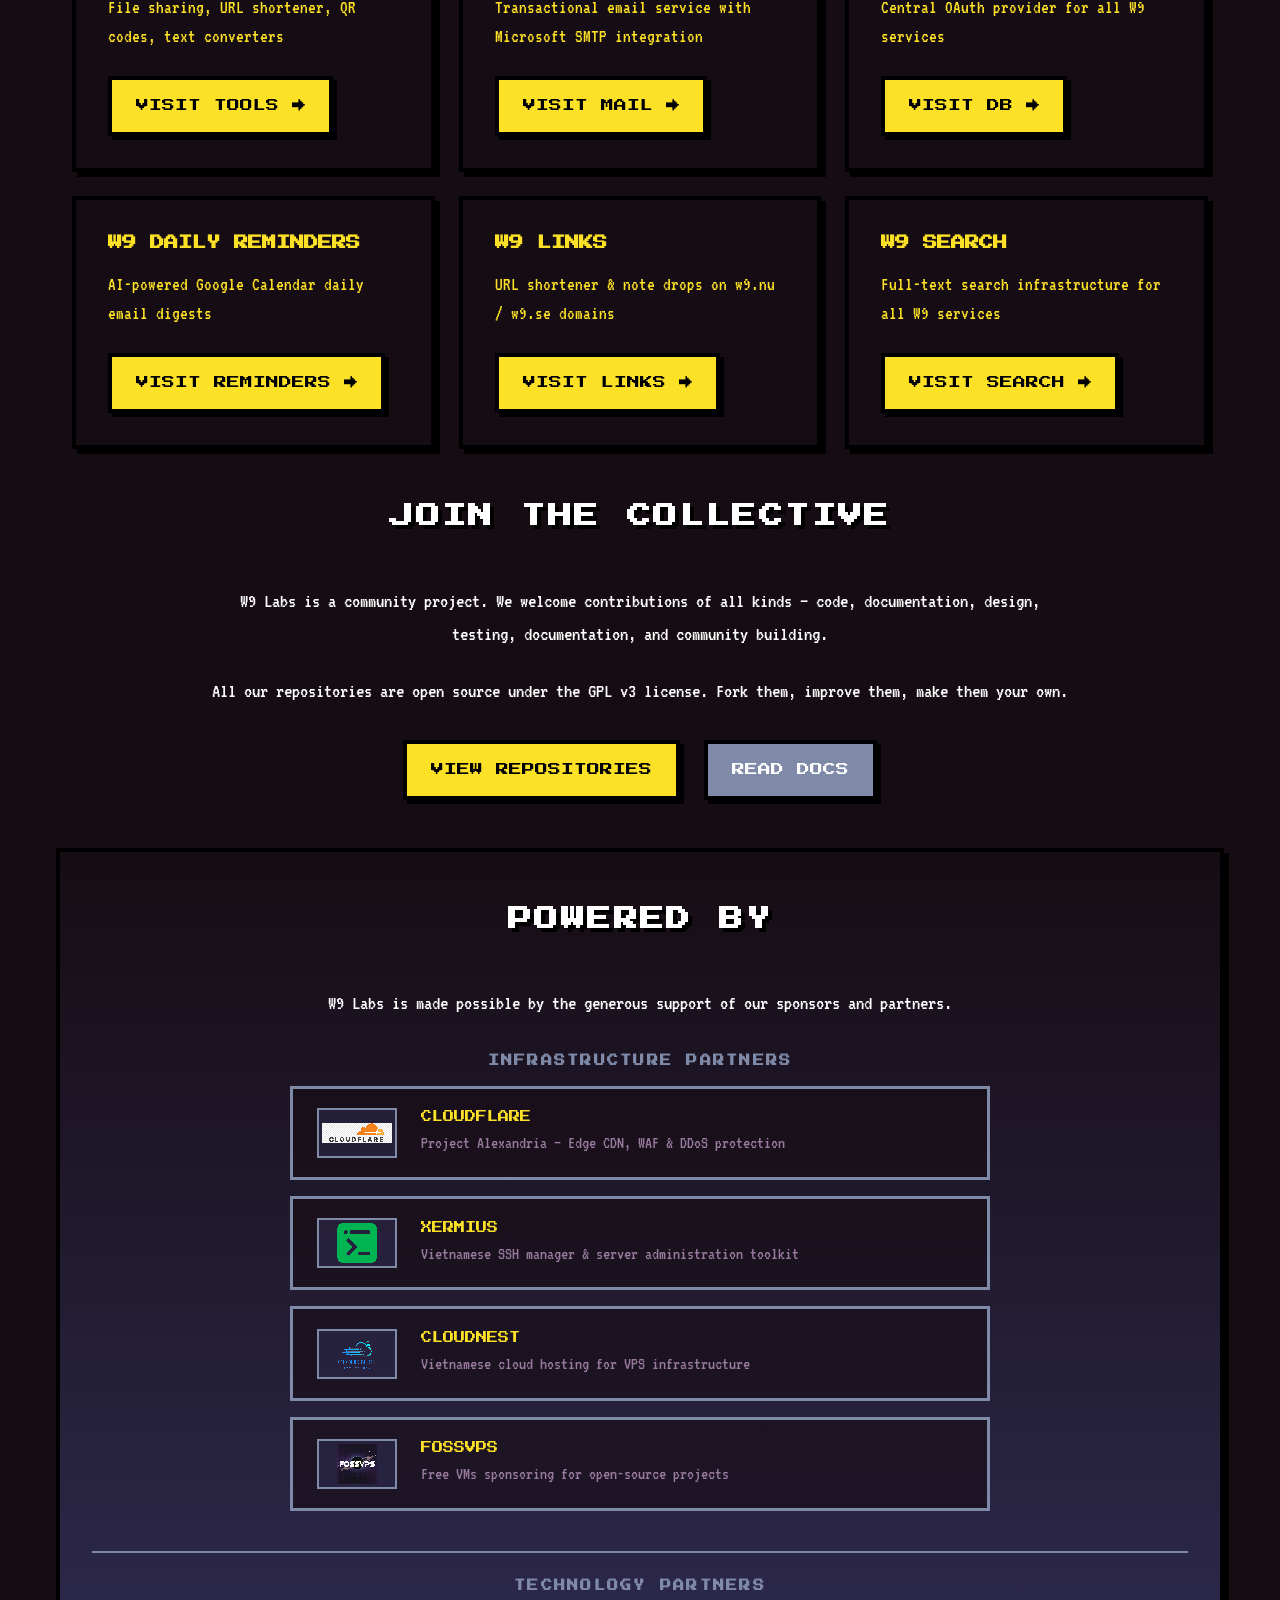
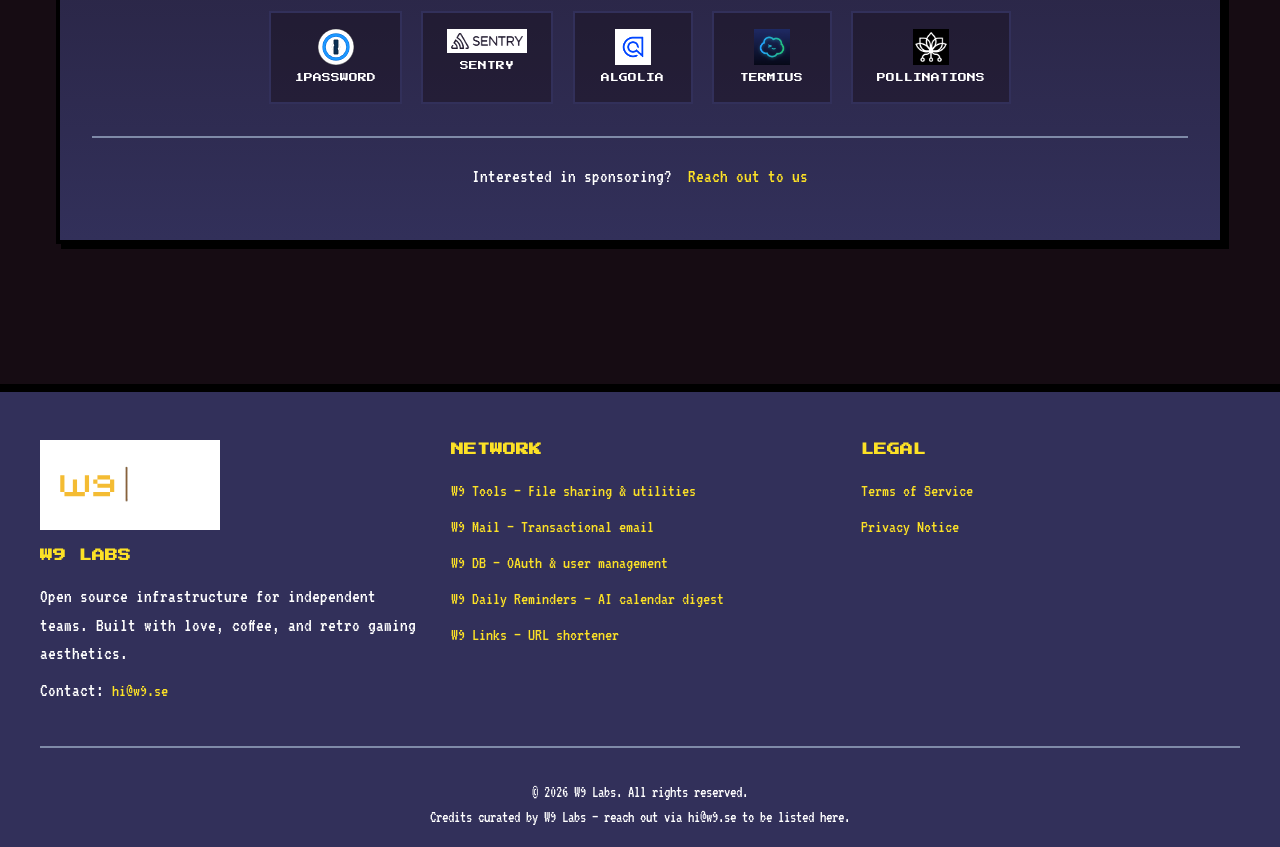
==== commit af9bbf69: "brand: single wordmark.svg only, remove all other logos" ====
--- a/index.html
+++ b/index.html
@@ -214,7 +214,7 @@
         <footer class="voxel-footer">
             <div class="footer-content">
                 <div class="footer-section">
-                    <img src="/w9-logo/wordmark-dark.svg" alt="W9 Labs" class="footer-logo"/>
+                    <img src="/w9-logo/wordmark.svg" alt="W9 Labs" class="footer-logo"/>
                     <h3>W9 LABS</h3>
                     <p>Open source infrastructure for independent teams. Built with love, coffee, and retro gaming aesthetics.</p>
                     <p class="contact-email">Contact: <a href="mailto:hi@w9.se">hi@w9.se</a></p>
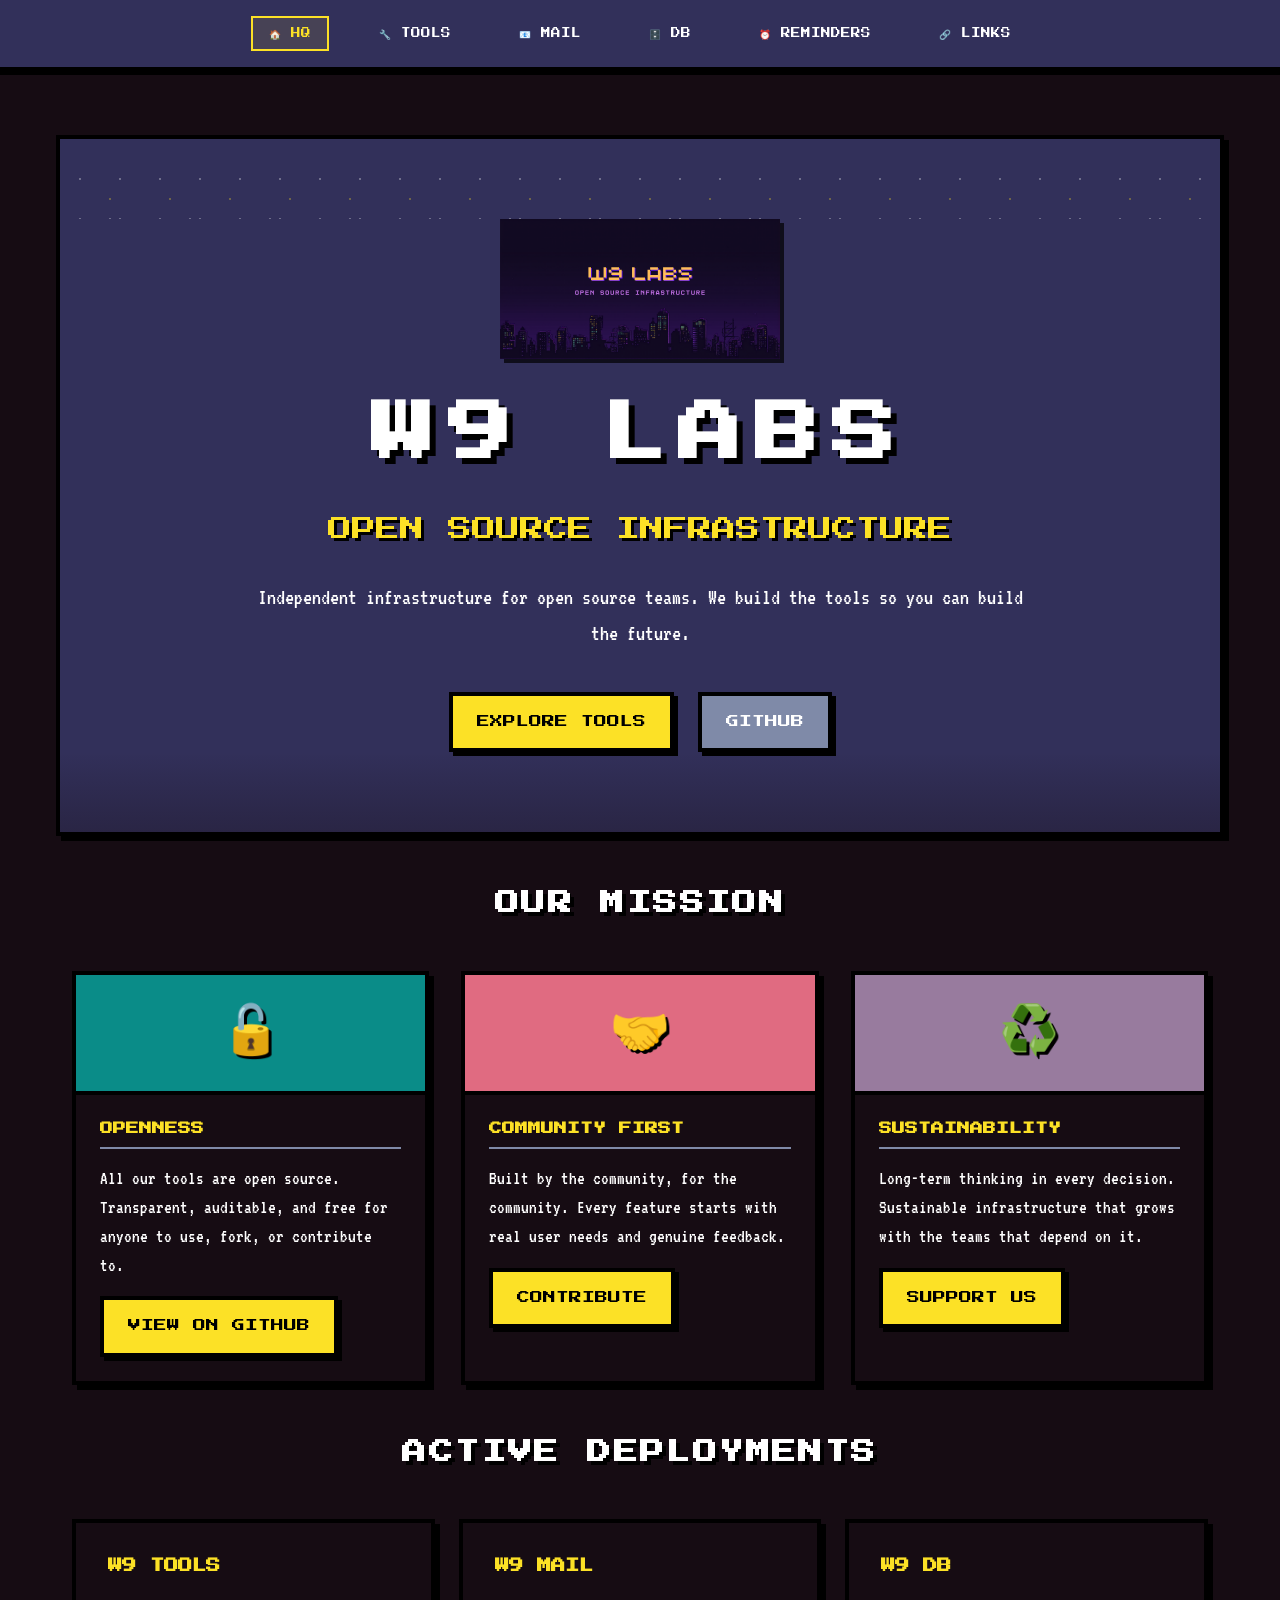
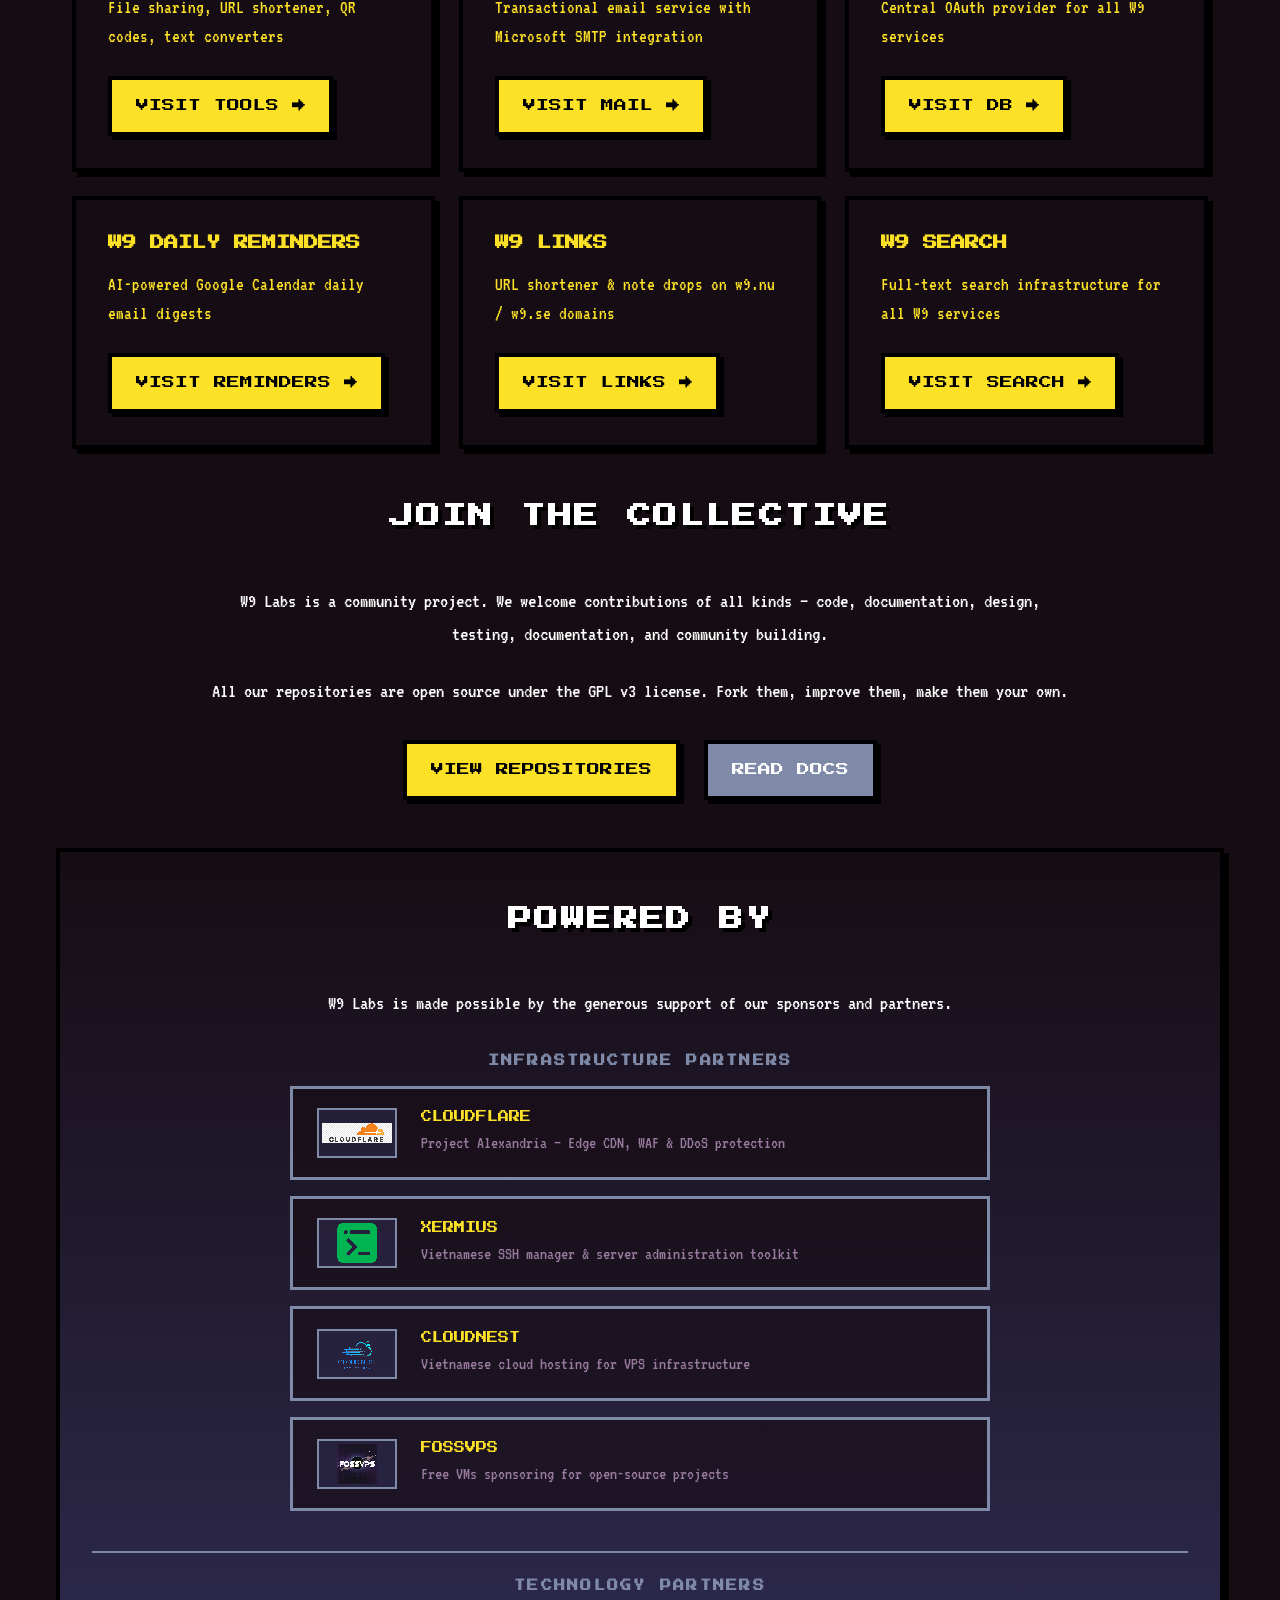
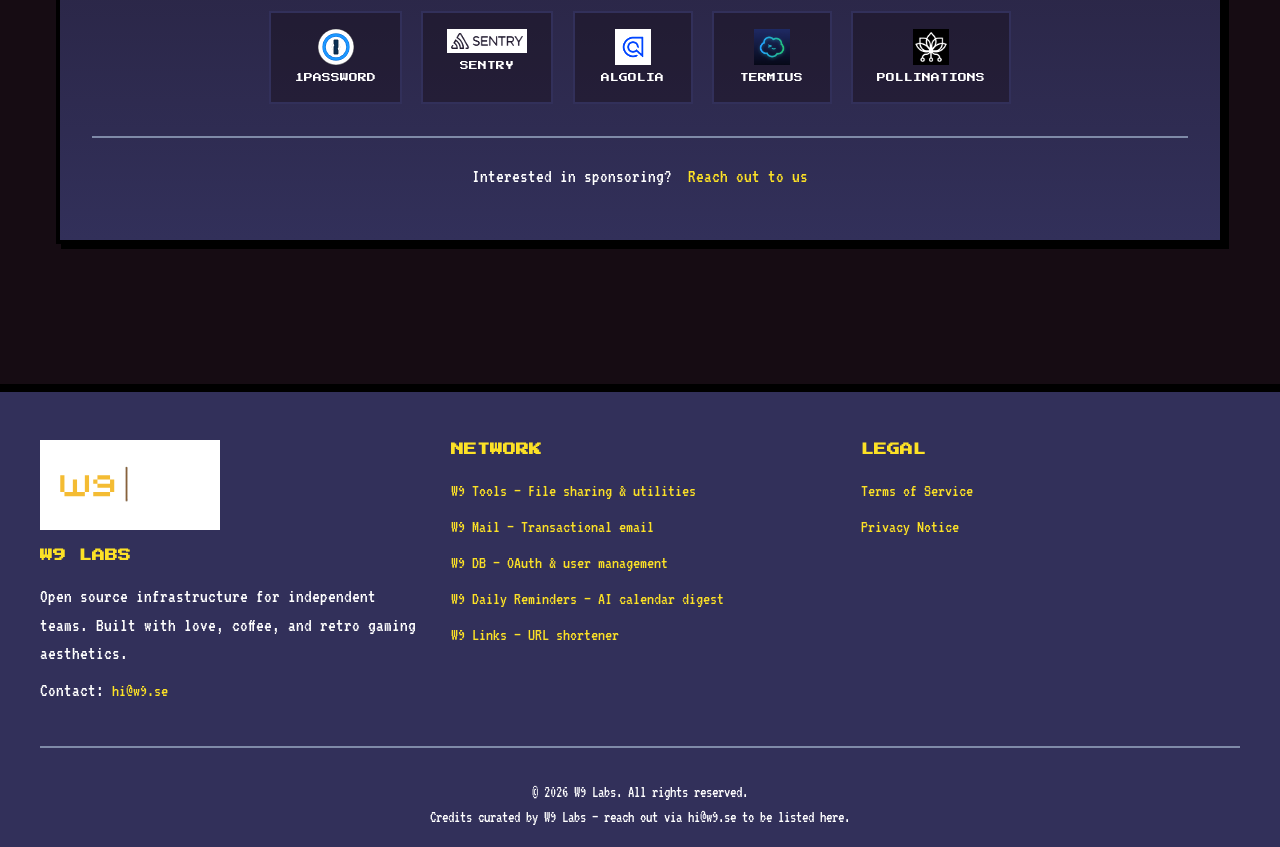
==== commit 469542d9: "brand: use hero-transparent.svg + workmark-transparent.svg from /new" ====
--- a/index.html
+++ b/index.html
@@ -40,7 +40,7 @@
                 <div class="pixel-stars"></div>
                 <div class="pixel-skyline"></div>
                 <div class="hero-content">
-                    <img src="/w9-logo/wordmark.svg" alt="W9 Labs" class="hero-logo"/>
+                    <img src="/w9-logo/hero-transparent.svg" alt="W9 Labs" class="hero-logo"/>
                     <h1 class="hero-title">W9 LABS</h1>
                     <p class="hero-subtitle">OPEN SOURCE INFRASTRUCTURE</p>
                     <p class="hero-description">
@@ -214,7 +214,7 @@
         <footer class="voxel-footer">
             <div class="footer-content">
                 <div class="footer-section">
-                    <img src="/w9-logo/wordmark.svg" alt="W9 Labs" class="footer-logo"/>
+                    <img src="/w9-logo/workmark-transparent.svg" alt="W9 Labs" class="footer-logo"/>
                     <h3>W9 LABS</h3>
                     <p>Open source infrastructure for independent teams. Built with love, coffee, and retro gaming aesthetics.</p>
                     <p class="contact-email">Contact: <a href="mailto:hi@w9.se">hi@w9.se</a></p>
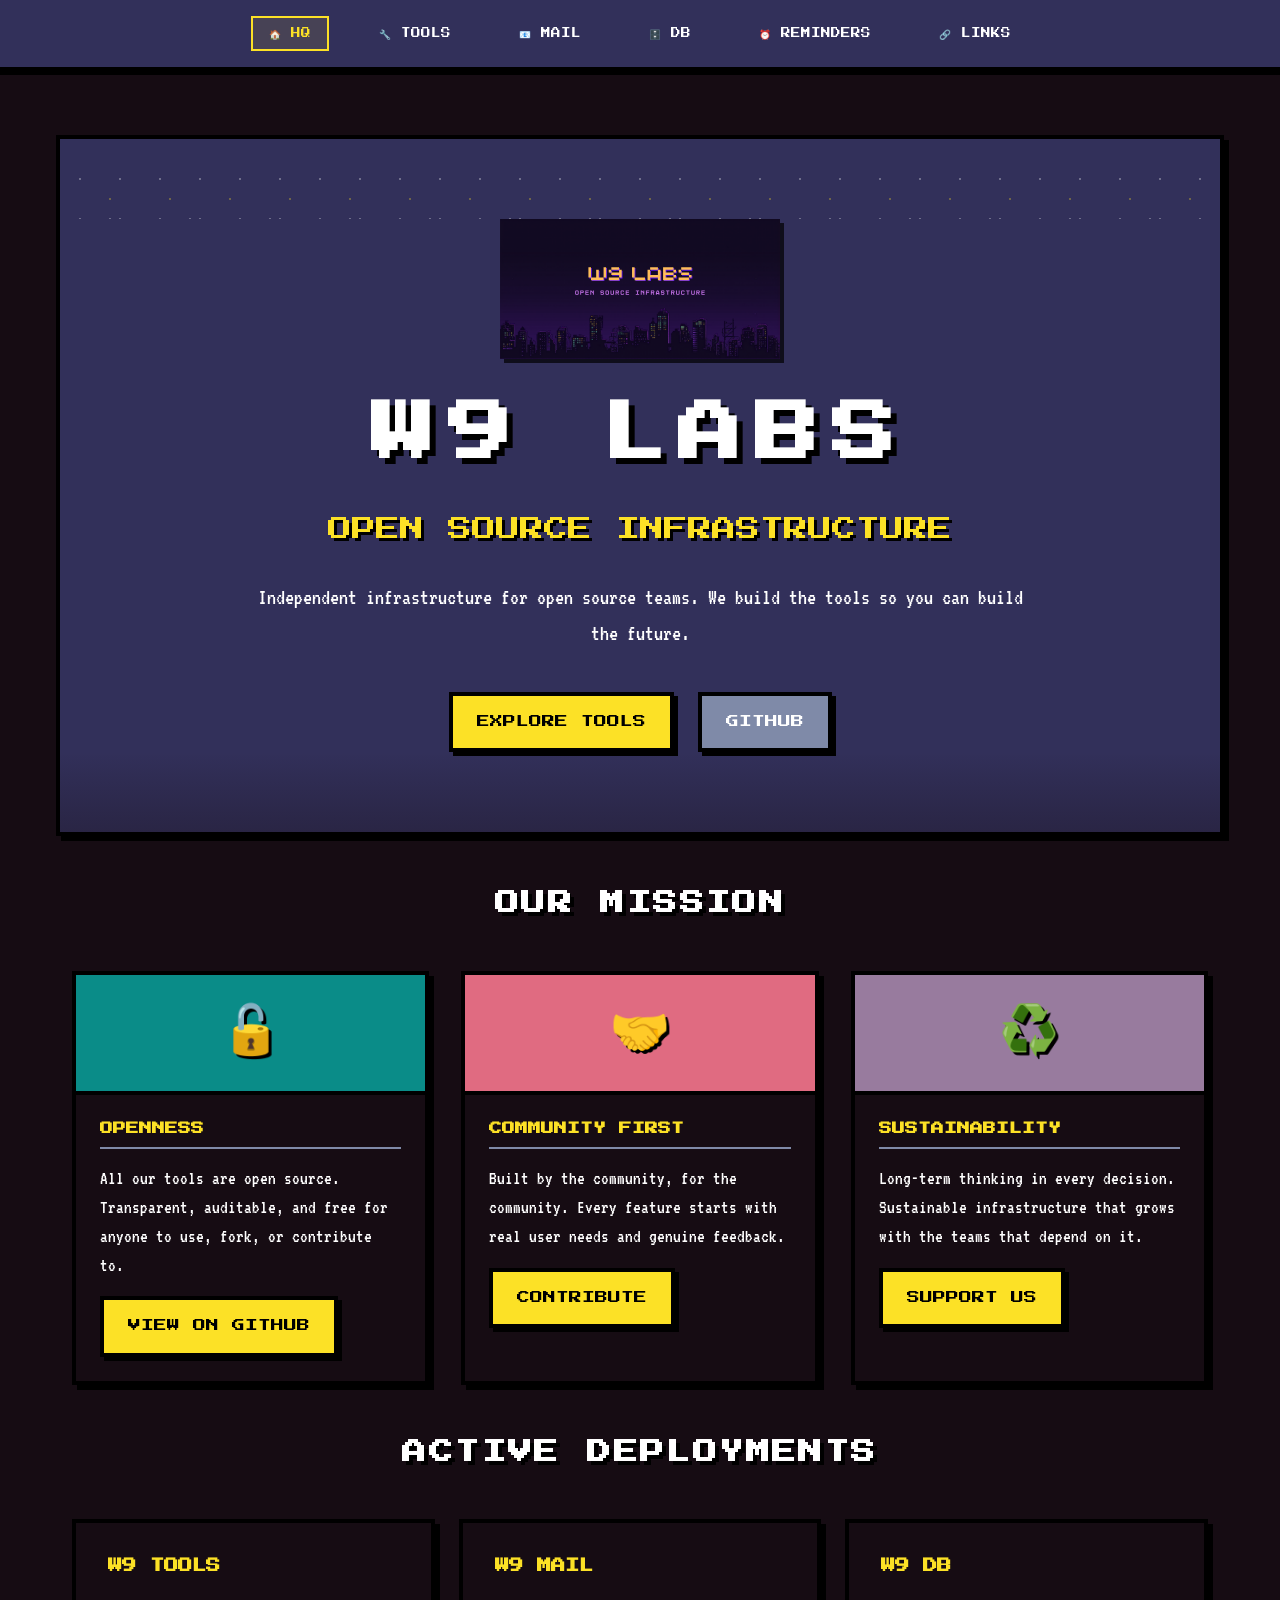
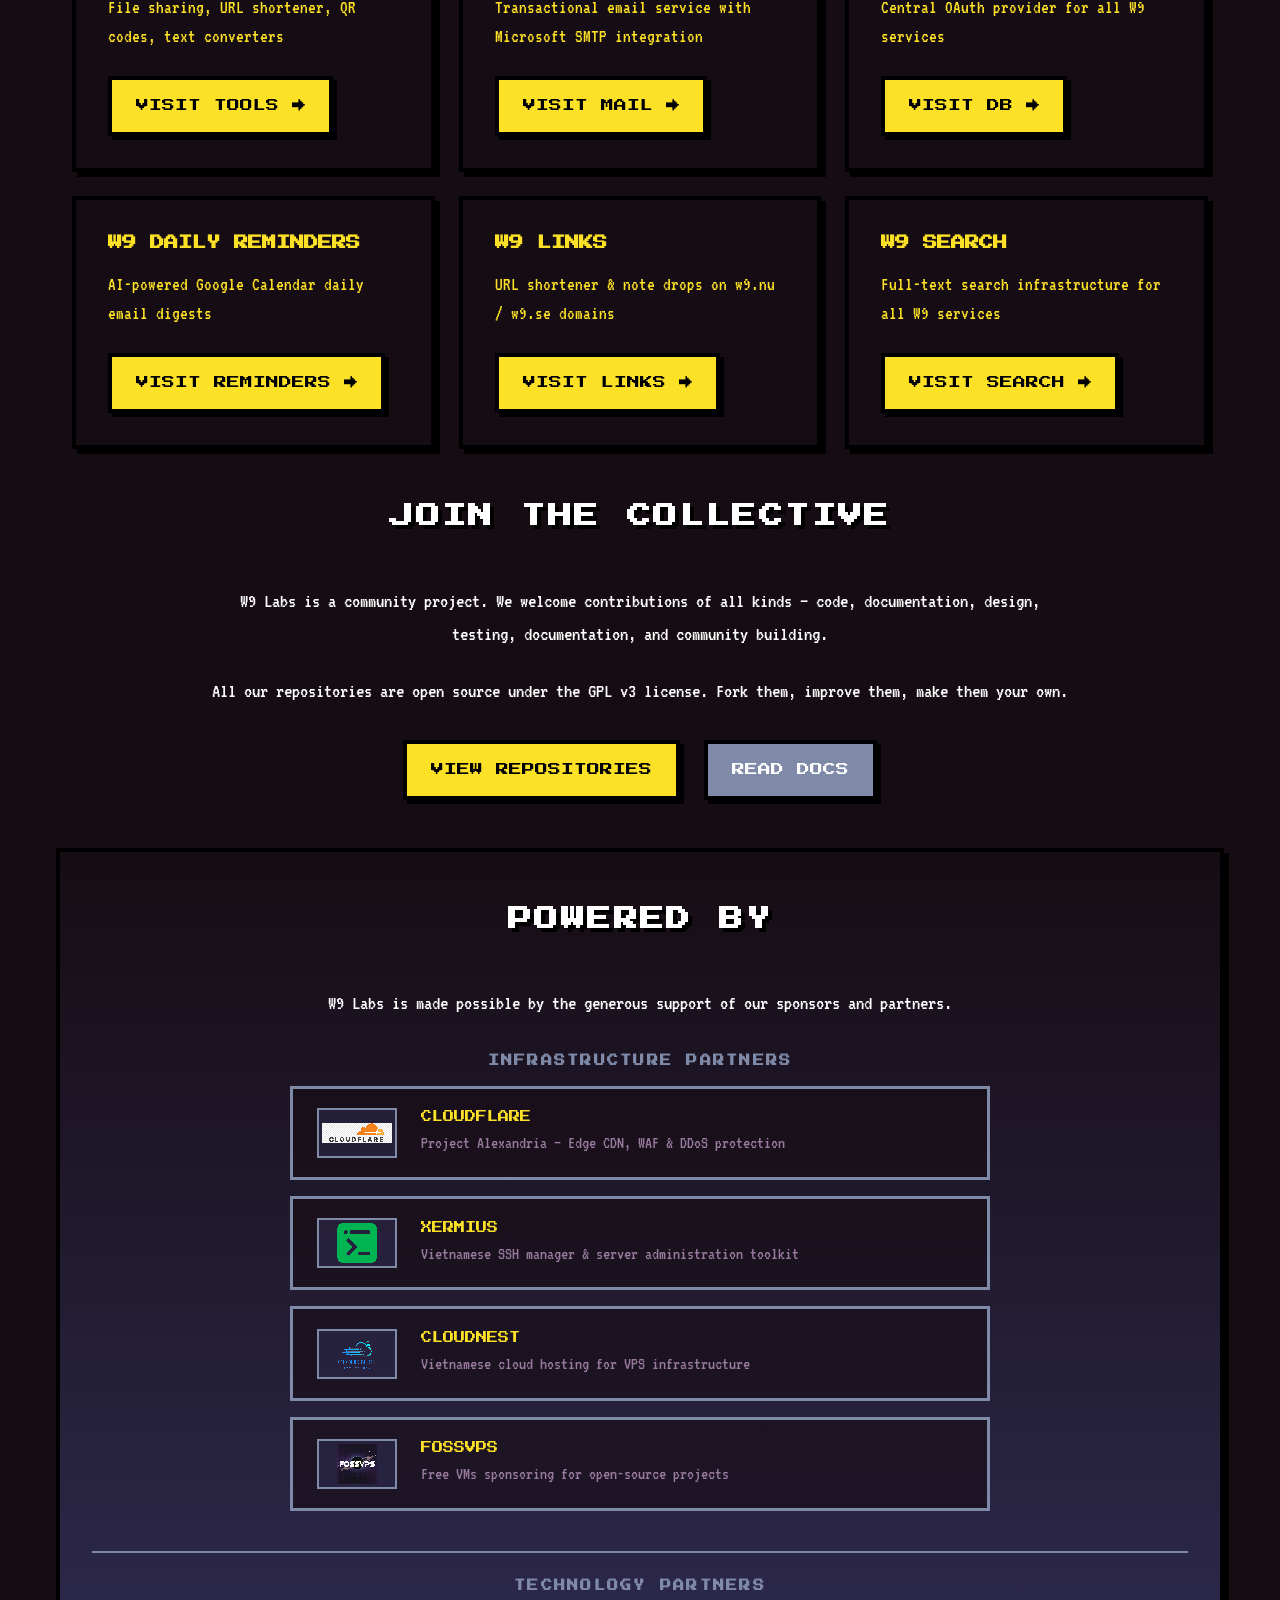
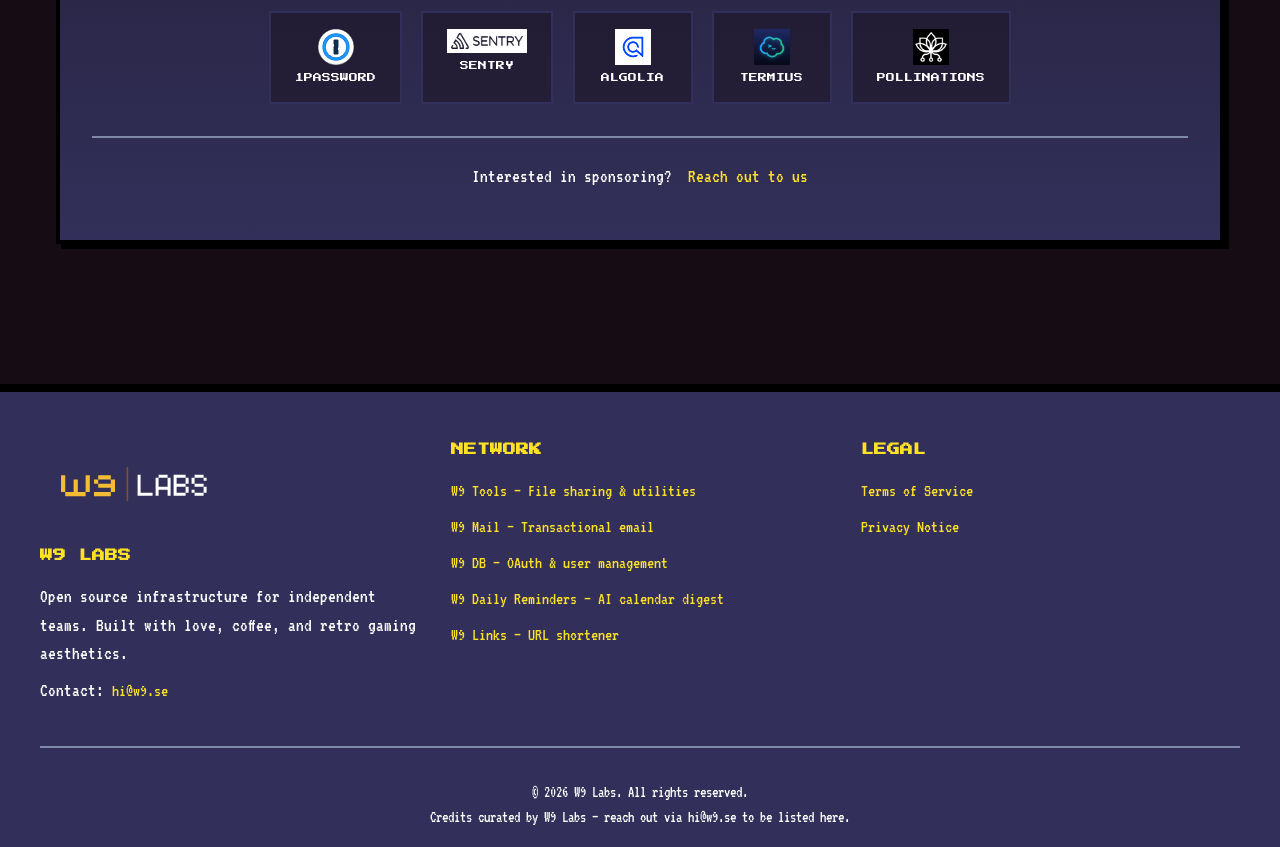
==== commit 00c546b9: "feat: use logo.svg as favicon" ====
--- a/index.html
+++ b/index.html
@@ -7,10 +7,7 @@
     <meta name="description" content="W9 Labs — Open source infrastructure for independent teams. W9 Tools, W9 Mail, W9 DB, and more."/>
 
     <!-- Favicons -->
-    <link rel="icon" type="image/png" sizes="32x32" href="/favicon-32x32.png"/>
-    <link rel="icon" type="image/png" sizes="16x16" href="/favicon-16x16.png"/>
-    <link rel="icon" href="/favicon.ico" type="image/x-icon"/>
-    <link rel="apple-touch-icon" sizes="180x180" href="/apple-touch-icon.png"/>
+    <link rel="icon" type="image/svg+xml" href="/w9-logo/favicon.svg"/>
     <link rel="manifest" href="/site.webmanifest"/>
     <meta name="theme-color" content="#160c13"/>
 
